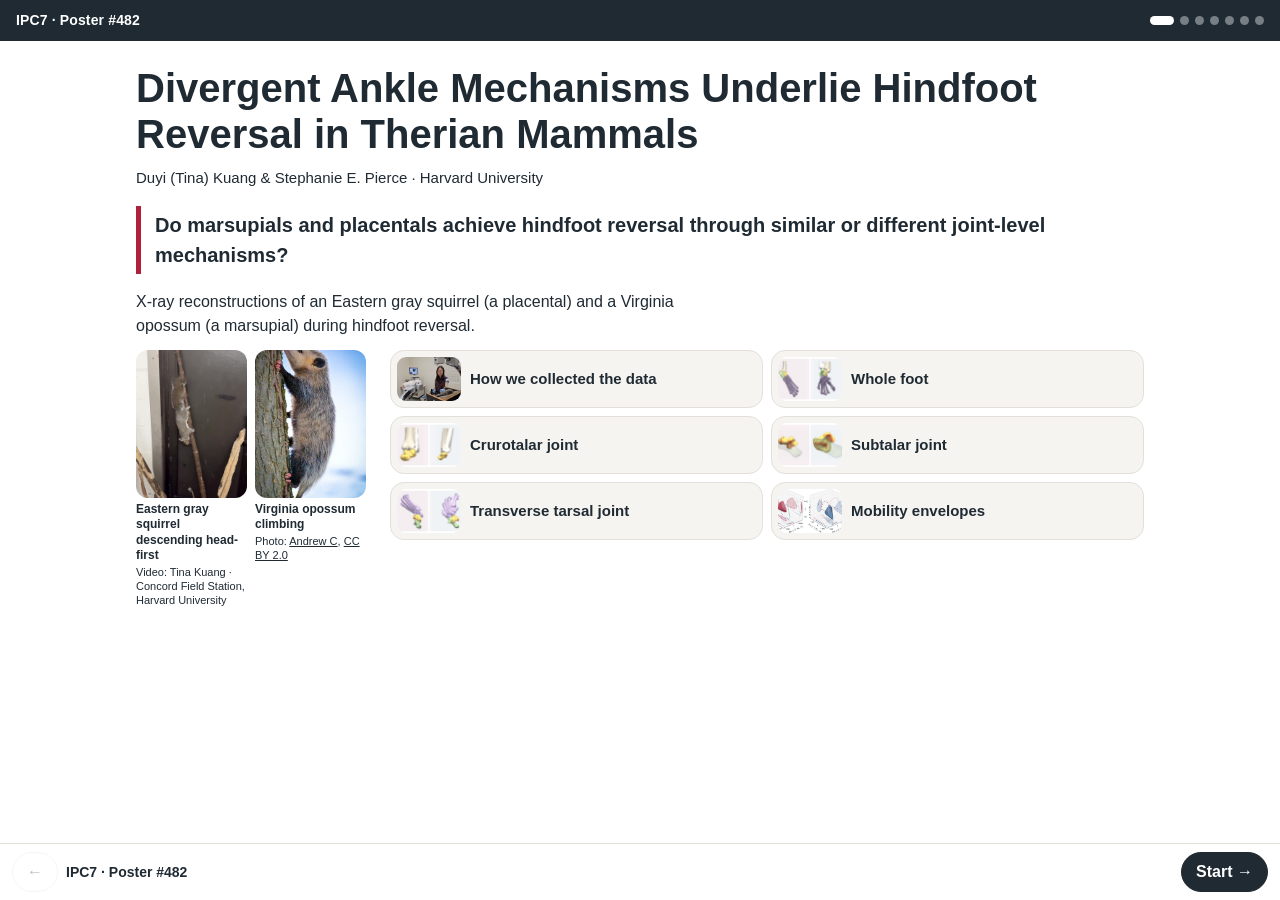
==== index.html @ f144e362 "Add files via upload" ====
<!doctype html><html lang="en"><head><meta charset="utf-8"><meta name="viewport" content="width=device-width,initial-scale=1,viewport-fit=cover">
<title>Ankle motions · IPC7 · Poster #482</title><meta name="description" content="Divergent Ankle Mechanisms Underlie Hindfoot Reversal in Therian Mammals">
<style>:root{--ink:#1F2A33;--sq:#B0203A;--op:#33689E;--sqbg:#F7EFF1;--opbg:#F2F4F8;--line:#E3E0DA;--bg:#fff;--soft:#F6F4F1}
*{box-sizing:border-box}html,body{height:100%;margin:0}html{-webkit-text-size-adjust:100%}
body{background:var(--bg);color:var(--ink);font:16px/1.5 -apple-system,BlinkMacSystemFont,"Helvetica Neue",Arial,sans-serif;
 display:flex;flex-direction:column;height:100dvh;overflow:hidden}
button{font:inherit;color:inherit}
.top{flex:0 0 auto;background:var(--ink);color:#fff;display:flex;align-items:center;gap:12px;padding:10px 16px}
.top b{font-size:14px;letter-spacing:.01em;white-space:nowrap}
.top .hm{-webkit-appearance:none;appearance:none;border:1px solid rgba(255,255,255,.55);background:rgba(255,255,255,.12);color:#fff;border-radius:99px;padding:4px 12px;font-size:14px;font-weight:600;cursor:pointer;white-space:nowrap}
.top .hm[hidden]{display:none}
.dots{margin-left:auto;display:flex;gap:6px;align-items:center}
.dots button{width:9px;height:9px;padding:0;border:0;border-radius:99px;background:rgba(255,255,255,.4);cursor:pointer;transition:width .2s}
.dots button[aria-current=true]{width:24px;background:#fff}
.deck{flex:1 1 auto;min-height:0;display:flex;overflow-x:auto;overflow-y:hidden;scroll-snap-type:x mandatory;scrollbar-width:none;overscroll-behavior-x:contain}
.deck::-webkit-scrollbar{display:none}.deck:focus,.slide:focus{outline:none}
.slide{flex:0 0 100%;height:100%;overflow-y:auto;scroll-snap-align:start;scroll-snap-stop:always}
.in{max-width:1040px;margin:0 auto;padding:14px 16px 20px}
h1{font-size:clamp(25px,4.6vw,40px);line-height:1.15;margin:10px 0 10px}
h2{font-size:clamp(22px,3.6vw,32px);line-height:1.15;margin:4px 0 6px}
.chip{display:inline-block;font-size:12px;font-weight:700;background:var(--ink);color:#fff;border-radius:99px;padding:2px 9px;vertical-align:middle;margin-right:8px;position:relative;top:-3px}
.cap{margin:0 0 12px;max-width:62ch}.cap+.note{margin-top:-6px}.ends+.note{margin-top:14px}
.note{margin:0 0 12px;max-width:62ch;font-size:14px}
.life{display:grid;grid-template-columns:1fr 1fr;gap:8px;max-width:230px;margin:4px 0 14px}
.life figure{margin:0}.lm{aspect-ratio:3/4;border-radius:12px;overflow:hidden;background:#222}
.lm video,.lm img{display:block;width:100%;height:100%;object-fit:cover}
.life figcaption{font-size:12px;font-weight:600;margin-top:4px;line-height:1.3}.life small{display:block;font-weight:400;font-size:11px;margin-top:1px}
.life a{color:inherit}
.cards{display:grid;grid-template-columns:repeat(auto-fill,minmax(160px,1fr));gap:8px;margin:4px 0 8px}
.cards button{display:flex;align-items:center;gap:9px;text-align:left;padding:6px 10px 6px 6px;border:1px solid var(--line);border-radius:14px;background:var(--soft);cursor:pointer;min-height:56px}
.cards button:hover{border-color:var(--ink)}
.cards img{flex:0 0 auto;width:64px;height:44px;border-radius:9px;object-fit:cover;object-position:center 35%;background:#fff}
.cards span{font-weight:700;font-size:14px;line-height:1.2}
@media (min-width:760px){#plot{height:min(56dvh,560px)}.hg{display:grid;grid-template-columns:230px 1fr;gap:24px;align-items:start}.hg .life{margin:0}.hg .cards{margin:0}.cards{grid-template-columns:repeat(2,1fr)}.cards span{font-size:15px}}
.auth{margin:0 0 14px;font-size:15px}
.q{font-weight:700;font-size:clamp(17px,2.4vw,20px);border-left:5px solid var(--sq);padding:4px 0 4px 14px;margin:16px 0}
.pair{display:grid;grid-template-columns:1fr 1fr;gap:10px}
.media{position:relative;width:100%;aspect-ratio:var(--ar);max-height:35dvh;border-radius:14px;overflow:hidden}
.sq .media{background:var(--sqbg)}.op .media{background:var(--opbg)}
.media video,.media img{position:absolute;inset:0;width:100%;height:100%;object-fit:contain;pointer-events:none}
.who{font-weight:700;font-size:clamp(14px,2.2vw,18px);margin:0 2px 4px;white-space:nowrap;overflow:hidden;text-overflow:ellipsis}
.sq .who,.sq .num{color:var(--sq)}.op .who,.op .num{color:var(--op)}
.read{display:flex;align-items:baseline;gap:6px;margin:6px 2px 0;flex-wrap:wrap}
.num{font-size:clamp(26px,5vw,40px);font-weight:800;line-height:1;font-variant-numeric:tabular-nums}
.word{font-size:15px}
.extra{font-size:14px;margin:6px 0 0;text-align:center;font-variant-numeric:tabular-nums}
.bar{display:flex;align-items:center;justify-content:center;gap:6px;margin:12px 0 2px;font-size:12px;font-variant-numeric:tabular-nums}
.bar .tr{position:relative;height:12px}
.bar .ev,.bar .iv{position:absolute;top:0;bottom:0}
.sq .ev{background:#E9B8C1;border:1.5px solid var(--sq)}.sq .iv{background:var(--sq)}
.op .ev{background:#B9CDE3;border:1.5px solid var(--op)}.op .iv{background:var(--op)}
.bar .z{position:absolute;top:-6px;bottom:-6px;width:2px;background:var(--ink);margin-left:-1px}
.bar .mk{position:absolute;top:-13px;width:0;height:0;margin-left:-7px;border:7px solid transparent;border-top-color:var(--ink);border-bottom:0}
.scrub{display:flex;align-items:center;gap:12px;margin:14px 0 4px}
.play{flex:0 0 44px;height:44px;border-radius:99px;border:0;background:var(--ink);color:#fff;cursor:pointer;display:grid;place-items:center}
.play svg{width:16px;height:16px;fill:#fff}
.trk{flex:1;position:relative;height:44px;touch-action:none;cursor:pointer;outline:none}
.trk .rail{position:absolute;left:0;right:0;top:19px;height:6px;border-radius:99px;background:linear-gradient(90deg,#d8d3cb,var(--ink))}
.trk .th{position:absolute;top:10px;width:24px;height:24px;margin-left:-12px;border-radius:99px;background:#fff;border:3px solid var(--ink);box-shadow:0 1px 4px rgba(0,0,0,.25)}
.trk:focus-visible .th{outline:3px solid #8fb3e0;outline-offset:2px}
.ends{display:flex;justify-content:space-between;font-size:13px;font-weight:600;margin:0 0 0 56px}
.gap{display:flex;align-items:center;gap:8px;font-size:13px;margin:0 0 10px}.gap i{display:block;width:140px;height:10px;border-radius:3px}
.mvid{max-width:min(100%,380px);margin:0 auto;border-radius:14px;overflow:hidden;background:#000;aspect-ratio:9/16;max-height:62dvh}
.mvid video{display:block;width:100%;height:100%;object-fit:contain}
.tabs,.sp{display:flex;flex-wrap:wrap;gap:8px;margin:8px 0}
.tabs button,.sp button{font-size:14px;padding:7px 13px;border-radius:99px;border:1px solid var(--line);background:#fff;cursor:pointer}
.tabs button[aria-pressed=true]{background:var(--ink);color:#fff;border-color:var(--ink)}
.sp button[data-c=SEP120][aria-pressed=true]{background:var(--sq);color:#fff;border-color:var(--sq)}
.sp button[data-c=OPP][aria-pressed=true]{background:var(--op);color:#fff;border-color:var(--op)}
#plot{width:100%;height:min(46dvh,560px);border:1px solid var(--line);border-radius:14px}
.vols{display:flex;gap:16px;flex-wrap:wrap;font-size:14px;margin:6px 0}.vols b{font-size:19px}
.pager{flex:0 0 auto;display:flex;align-items:center;gap:8px;padding:8px 12px calc(8px + env(safe-area-inset-bottom));border-top:1px solid var(--line);background:#fff}
.pager button{border:1px solid var(--line);background:#fff;border-radius:99px;height:40px;min-width:40px;padding:0 14px;font-weight:600;cursor:pointer}
.pager button:disabled{opacity:.3;cursor:default}
.pager .nx{margin-left:auto;background:var(--ink);color:#fff;border-color:var(--ink)}
.pager .lbl{font-weight:700;font-size:14px;overflow:hidden;white-space:nowrap;text-overflow:ellipsis}
@media (min-width:760px){.pair{gap:16px}.media{max-height:40dvh}.word{font-size:17px}.bar{font-size:13px}}
@media (prefers-reduced-motion:reduce){.deck{scroll-behavior:auto}}</style></head><body>
<header class="top"><button class="hm" data-go="home" hidden>← Home</button><b>IPC7 · Poster #482</b><nav class="dots" aria-label="Slides"><button aria-label="Home"></button><button aria-label="Methods"></button><button aria-label="Whole foot"></button><button aria-label="Crurotalar joint"></button><button aria-label="Subtalar joint"></button><button aria-label="Transverse tarsal joint"></button><button aria-label="Mobility envelopes"></button></nav></header>
<main class="deck" id="deck"><section class="slide" id="home" data-label="IPC7 · Poster #482"><div class="in">
<h1>Divergent Ankle Mechanisms Underlie Hindfoot Reversal in Therian Mammals</h1><p class="auth">Duyi (Tina) Kuang &amp; Stephanie E. Pierce · Harvard University</p>
<p class="q">Do marsupials and placentals achieve hindfoot reversal through similar or different joint-level mechanisms?</p><p class="cap">X-ray reconstructions of an Eastern gray squirrel (a placental) and a Virginia opossum (a marsupial) during hindfoot reversal.</p>
<div class="hg"><div class="life"><figure><div class="lm"><video data-src="videos/squirrel_descend.mp4?v=202611152243" poster="img/squirrel_descend.jpg?v=202611152243" muted loop playsinline preload="none" aria-label="Eastern gray squirrel descending head-first"></video></div><figcaption>Eastern gray squirrel descending head-first<small>Video: Tina Kuang · Concord Field Station, Harvard University</small></figcaption></figure><figure><div class="lm"><img src="img/opossum_climb.jpg?v=202611152243" alt="Virginia opossum climbing"></div><figcaption>Virginia opossum climbing<small>Photo: <a href="https://commons.wikimedia.org/wiki/File:Virginia_Opossum_(Didelphis_virginiana)_(16125029514).jpg">Andrew C</a>, <a href="https://creativecommons.org/licenses/by/2.0/">CC BY 2.0</a></small></figcaption></figure></div><div class="cards"><button data-go="methods"><img src="img/thumb_methods.jpg?v=202611152243" alt="" loading="lazy"><span>How we collected the data</span></button><button data-go="foot"><img src="img/thumb_foot.jpg?v=202611152243" alt="" loading="lazy"><span>Whole foot</span></button><button data-go="crj"><img src="img/thumb_crj.jpg?v=202611152243" alt="" loading="lazy"><span>Crurotalar joint</span></button><button data-go="stj"><img src="img/thumb_stj.jpg?v=202611152243" alt="" loading="lazy"><span>Subtalar joint</span></button><button data-go="ttj"><img src="img/thumb_ttj.jpg?v=202611152243" alt="" loading="lazy"><span>Transverse tarsal joint</span></button><button data-go="envelopes"><img src="img/thumb_envelopes.jpg?v=202611152243" alt="" loading="lazy"><span>Mobility envelopes</span></button></div></div></div></section><section class="slide" id="methods" data-label="Methods"><div class="in">
<h2><span class="chip">Methods</span>How we collected the data</h2><p class="cap">The foot is manipulated through its axes: flexion–extension, inversion–eversion and adduction–abduction, followed by a final set of global manipulations.</p>
<div class="mvid"><video data-src="videos/methods_manipulation.mp4?v=202611152243" poster="img/thumb_methods.jpg?v=202611152243" muted loop playsinline preload="none"></video></div>
</div></section><section class="slide" id="foot" data-label="Whole foot" data-row="foot"><div class="in">
<h2><span class="chip">Hindfoot reversal</span>Whole foot</h2><p class="cap">Left hindlimbs. The tibia is pinned, and the foot&#x27;s angle is measured relative to the tibia.</p>
<div class="pair"><figure class="pan sq" data-c="SEP120" style="margin:0">
<div class="who">Eastern gray squirrel</div><div class="media" style="--ar:720/960">
<video data-c="SEP120" data-src="videos/scrub_foot_SEP120.mp4?v=202611152243" poster="img/scrub_foot_SEP120.jpg?v=202611152243" muted playsinline preload="none" disableremoteplayback></video></div>
<div class="read"><span class="num">0°</span><span class="word">neutral</span></div>
<div class="bar"><span class="hi"></span><span class="tr"><span class="ev"></span><span class="iv"></span><span class="z"></span><span class="mk"></span></span><span class="lo"></span></div>
</figure><figure class="pan op" data-c="SEP93" style="margin:0">
<div class="who">Virginia opossum</div><div class="media" style="--ar:720/960">
<video data-c="SEP93" data-src="videos/scrub_foot_SEP93.mp4?v=202611152243" poster="img/scrub_foot_SEP93.jpg?v=202611152243" muted playsinline preload="none" disableremoteplayback></video></div>
<div class="read"><span class="num">0°</span><span class="word">neutral</span></div>
<div class="bar"><span class="hi"></span><span class="tr"><span class="ev"></span><span class="iv"></span><span class="z"></span><span class="mk"></span></span><span class="lo"></span></div>
</figure></div>
<div class="scrub"><button class="play" aria-label="Play"><svg viewBox="0 0 16 16" aria-hidden="true"><path d="M3 1.5v13l11-6.5z"/></svg></button>
<div class="trk" role="slider" tabindex="0" aria-label="Turn the foot from full eversion to full inversion" aria-valuemin="0" aria-valuemax="100" aria-valuenow="0"><div class="rail"></div><div class="th"></div></div></div>
<div class="ends"><span>Full eversion</span><span>Full inversion</span></div><p class="note">Tarsals beyond the astragalus and calcaneus are shown for reference only: the beads are in the metatarsals, so motion among those tarsals isn&#x27;t captured.</p>
</div></section><section class="slide" id="crj" data-label="Crurotalar joint" data-row="CRJ"><div class="in">
<h2><span class="chip">CRJ</span>Crurotalar joint</h2><p class="cap">The tibia is pinned; the astragalus (yellow) moves.</p>
<div class="pair"><figure class="pan sq" data-c="SEP120" style="margin:0">
<div class="who">Eastern gray squirrel</div><div class="media" style="--ar:600/1000">
<video data-c="SEP120" data-src="videos/scrub_CRJ_SEP120.mp4?v=202611152243" poster="img/scrub_CRJ_SEP120.jpg?v=202611152243" muted playsinline preload="none" disableremoteplayback></video></div>
<div class="read"><span class="num">0°</span><span class="word">neutral</span></div>
<div class="bar"><span class="hi"></span><span class="tr"><span class="ev"></span><span class="iv"></span><span class="z"></span><span class="mk"></span></span><span class="lo"></span></div>
</figure><figure class="pan op" data-c="SEP93" style="margin:0">
<div class="who">Virginia opossum</div><div class="media" style="--ar:600/1000">
<video data-c="SEP93" data-src="videos/scrub_CRJ_SEP93.mp4?v=202611152243" poster="img/scrub_CRJ_SEP93.jpg?v=202611152243" muted playsinline preload="none" disableremoteplayback></video></div>
<div class="read"><span class="num">0°</span><span class="word">neutral</span></div>
<div class="bar"><span class="hi"></span><span class="tr"><span class="ev"></span><span class="iv"></span><span class="z"></span><span class="mk"></span></span><span class="lo"></span></div><div class="extra"></div>
</figure></div>
<div class="scrub"><button class="play" aria-label="Play"><svg viewBox="0 0 16 16" aria-hidden="true"><path d="M3 1.5v13l11-6.5z"/></svg></button>
<div class="trk" role="slider" tabindex="0" aria-label="Turn the foot from full eversion to full inversion" aria-valuemin="0" aria-valuemax="100" aria-valuenow="0"><div class="rail"></div><div class="th"></div></div></div>
<div class="ends"><span>Full eversion</span><span>Full inversion</span></div>
</div></section><section class="slide" id="stj" data-label="Subtalar joint" data-row="STJ"><div class="in">
<h2><span class="chip">STJ</span>Subtalar joint</h2><p class="cap">Astragalus held still, see-through calcaneus moving. In the squirrel the facet opens (red to yellow) as the foot inverts; in the opossum it stays seated.</p><div class="gap"><span>facet gap</span><span>0</span><i style="background:linear-gradient(90deg,#67000D,#B91C1C,#EE6A2C,#F8B46A,#F5D27A)"></i><span>1.4 mm</span></div>
<div class="pair"><figure class="pan sq" data-c="SEP120" style="margin:0">
<div class="who">Eastern gray squirrel</div><div class="media" style="--ar:960/768">
<video data-c="SEP120" data-src="videos/scrub_STJ_SEP120.mp4?v=202611152243" poster="img/scrub_STJ_SEP120.jpg?v=202611152243" muted playsinline preload="none" disableremoteplayback></video></div>
<div class="read"><span class="num">0°</span><span class="word">neutral</span></div>
<div class="bar"><span class="hi"></span><span class="tr"><span class="ev"></span><span class="iv"></span><span class="z"></span><span class="mk"></span></span><span class="lo"></span></div>
</figure><figure class="pan op" data-c="SEP93" style="margin:0">
<div class="who">Virginia opossum</div><div class="media" style="--ar:960/768">
<video data-c="SEP93" data-src="videos/scrub_STJ_SEP93.mp4?v=202611152243" poster="img/scrub_STJ_SEP93.jpg?v=202611152243" muted playsinline preload="none" disableremoteplayback></video></div>
<div class="read"><span class="num">0°</span><span class="word">neutral</span></div>
<div class="bar"><span class="hi"></span><span class="tr"><span class="ev"></span><span class="iv"></span><span class="z"></span><span class="mk"></span></span><span class="lo"></span></div>
</figure></div>
<div class="scrub"><button class="play" aria-label="Play"><svg viewBox="0 0 16 16" aria-hidden="true"><path d="M3 1.5v13l11-6.5z"/></svg></button>
<div class="trk" role="slider" tabindex="0" aria-label="Turn the foot from full eversion to full inversion" aria-valuemin="0" aria-valuemax="100" aria-valuenow="0"><div class="rail"></div><div class="th"></div></div></div>
<div class="ends"><span>Full eversion</span><span>Full inversion</span></div>
</div></section><section class="slide" id="ttj" data-label="Transverse tarsal joint" data-row="TTJ"><div class="in">
<h2><span class="chip">TTJ</span>Transverse tarsal joint</h2><p class="cap">The astragalus is pinned.</p>
<div class="pair"><figure class="pan sq" data-c="SEP120" style="margin:0">
<div class="who">Eastern gray squirrel</div><div class="media" style="--ar:720/960">
<video data-c="SEP120" data-src="videos/scrub_TTJ_SEP120.mp4?v=202611152243" poster="img/scrub_TTJ_SEP120.jpg?v=202611152243" muted playsinline preload="none" disableremoteplayback></video></div>
<div class="read"><span class="num">0°</span><span class="word">neutral</span></div>
<div class="bar"><span class="hi"></span><span class="tr"><span class="ev"></span><span class="iv"></span><span class="z"></span><span class="mk"></span></span><span class="lo"></span></div>
</figure><figure class="pan op" data-c="SEP93" style="margin:0">
<div class="who">Virginia opossum</div><div class="media" style="--ar:720/960">
<video data-c="SEP93" data-src="videos/scrub_TTJ_SEP93.mp4?v=202611152243" poster="img/scrub_TTJ_SEP93.jpg?v=202611152243" muted playsinline preload="none" disableremoteplayback></video></div>
<div class="read"><span class="num">0°</span><span class="word">neutral</span></div>
<div class="bar"><span class="hi"></span><span class="tr"><span class="ev"></span><span class="iv"></span><span class="z"></span><span class="mk"></span></span><span class="lo"></span></div>
</figure></div>
<div class="scrub"><button class="play" aria-label="Play"><svg viewBox="0 0 16 16" aria-hidden="true"><path d="M3 1.5v13l11-6.5z"/></svg></button>
<div class="trk" role="slider" tabindex="0" aria-label="Turn the foot from full eversion to full inversion" aria-valuemin="0" aria-valuemax="100" aria-valuenow="0"><div class="rail"></div><div class="th"></div></div></div>
<div class="ends"><span>Full eversion</span><span>Full inversion</span></div><p class="note">Tarsals beyond the astragalus and calcaneus are shown for reference only: the beads are in the metatarsals, so motion among those tarsals isn&#x27;t captured.</p>
</div></section><section class="slide" id="envelopes" data-label="Mobility envelopes"><div class="in">
<h2>Mobility envelopes</h2><p class="cap">Drag to rotate.</p>
<div class="tabs" role="group" aria-label="Joint"><button data-r="foot" aria-pressed="true">Whole foot</button><button data-r="CRJ">Crurotalar joint</button><button data-r="STJ">Subtalar joint</button><button data-r="TTJ">Transverse tarsal joint</button></div>
<div class="sp" role="group" aria-label="Animals"><button data-c="SEP120" aria-pressed="true">Eastern gray squirrel</button><button data-c="OPP" aria-pressed="true">Virginia opossum</button></div>
<div class="vols"></div><div id="plot"></div></div></section></main>
<nav class="pager" aria-label="Previous and next"><button class="pv" aria-label="Previous">←</button><span class="lbl"></span><button class="nx">Next →</button></nav>
<script>
const DATA={"foot":{"SEP120":{"n":120,"fps":30,"v":[43.0,42.7,42.5,42.1,41.8,41.6,41.2,40.9,40.7,40.3,40.1,39.7,39.4,39.1,38.7,38.4,38.1,37.7,37.3,37.0,36.5,36.0,35.6,35.1,34.5,34.1,33.5,33.1,32.6,32.1,31.8,31.3,31.0,30.7,30.4,30.2,30.0,29.7,29.5,29.3,28.9,28.5,28.3,27.8,27.4,26.8,26.2,25.7,25.0,24.2,23.7,22.8,21.8,21.2,20.0,18.8,17.9,16.4,14.7,13.5,11.4,9.9,7.4,4.7,2.7,-0.4,-3.8,-6.2,-9.9,-13.8,-16.4,-20.6,-24.9,-27.9,-32.4,-37.0,-40.1,-44.7,-47.8,-52.3,-56.7,-59.6,-63.8,-67.8,-70.3,-74.0,-77.6,-79.9,-83.2,-86.4,-88.4,-91.4,-94.2,-96.0,-98.5,-100.1,-102.4,-104.5,-105.8,-107.6,-109.4,-110.4,-111.9,-113.3,-114.2,-115.5,-116.7,-117.5,-118.7,-119.8,-120.5,-121.6,-122.4,-123.4,-124.5,-125.2,-126.2,-127.2,-127.8,-128.8],"lo":-128.8,"hi":43.0,"extra":null},"SEP93":{"n":120,"fps":30,"v":[132.2,131.8,131.3,130.9,130.5,129.9,129.4,128.9,128.1,127.5,126.9,125.9,125.2,124.4,123.6,122.4,121.5,120.5,119.1,118.0,116.9,115.2,113.9,112.6,110.5,109.1,107.6,105.4,103.9,102.3,100.1,98.6,97.1,95.1,93.7,92.4,91.2,89.4,88.2,87.1,85.4,84.3,83.1,81.4,80.1,78.8,76.8,75.3,73.8,71.4,69.8,68.0,65.3,63.4,61.5,58.6,56.6,54.6,51.6,49.6,47.7,45.7,42.7,40.8,38.8,35.9,33.9,32.0,29.0,27.0,24.9,21.8,19.7,17.6,14.5,12.3,10.2,7.0,4.9,2.9,-0.1,-2.1,-4.0,-6.7,-8.5,-10.2,-11.9,-14.4,-16.1,-17.7,-20.1,-21.7,-23.3,-25.7,-27.3,-28.9,-31.2,-32.7,-34.1,-36.2,-37.6,-38.9,-40.8,-41.9,-43.0,-44.6,-45.5,-46.4,-47.3,-48.5,-49.2,-49.9,-50.8,-51.4,-52.0,-52.8,-53.3,-53.8,-54.5,-54.9],"lo":-54.9,"hi":132.2,"extra":null}},"CRJ":{"SEP120":{"n":120,"fps":30,"v":[-1.0,-1.3,-1.6,-1.9,-2.3,-2.5,-2.9,-3.3,-3.5,-3.9,-4.2,-4.5,-4.8,-5.0,-5.3,-5.6,-5.7,-5.9,-6.1,-6.2,-6.4,-6.6,-6.7,-6.9,-7.1,-7.2,-7.4,-7.4,-7.5,-7.6,-7.5,-7.4,-7.1,-6.9,-6.5,-6.0,-5.7,-5.1,-4.6,-4.3,-3.8,-3.3,-3.1,-2.7,-2.5,-2.2,-2.0,-1.8,-1.6,-1.4,-1.2,-1.0,-0.9,-0.8,-0.6,-0.5,-0.4,-0.3,-0.3,-0.3,-0.2,-0.2,-0.2,-0.2,-0.3,-0.3,-0.4,-0.4,-0.5,-0.7,-0.8,-1.0,-1.2,-1.3,-1.6,-1.9,-2.1,-2.5,-2.7,-3.0,-3.4,-3.6,-3.9,-4.2,-4.4,-4.7,-5.0,-5.1,-5.3,-5.6,-5.7,-5.8,-5.9,-6.0,-6.0,-6.0,-6.0,-6.0,-6.0,-6.0,-6.2,-6.3,-6.5,-6.9,-7.1,-7.6,-8.0,-8.3,-8.8,-9.2,-9.5,-9.8,-10.0,-10.2,-10.4,-10.5,-10.6,-10.8,-10.8,-11.0],"lo":-11.0,"hi":-1.0,"extra":null},"SEP93":{"n":120,"fps":30,"v":[80.9,80.4,79.6,79.1,78.6,77.8,77.4,76.9,76.2,75.8,75.3,74.7,74.3,73.9,73.5,72.9,72.5,72.0,71.4,70.9,70.4,69.6,69.1,68.5,67.6,66.9,66.2,65.2,64.5,63.7,62.6,61.9,61.1,60.0,59.2,58.5,57.7,56.5,55.8,55.0,53.7,52.9,52.0,50.6,49.6,48.6,46.9,45.8,44.6,42.7,41.3,40.0,37.8,36.4,34.9,32.7,31.2,29.7,27.5,26.1,24.6,23.3,21.2,19.9,18.6,16.8,15.5,14.4,12.6,11.5,10.4,8.8,7.7,6.7,5.3,4.3,3.4,2.1,1.3,0.5,-0.6,-1.3,-2.0,-2.9,-3.4,-4.0,-4.5,-5.1,-5.6,-6.0,-6.5,-6.9,-7.2,-7.7,-8.0,-8.3,-8.7,-9.0,-9.2,-9.6,-9.8,-10.0,-10.4,-10.6,-10.8,-11.1,-11.2,-11.4,-11.6,-11.8,-11.9,-12.1,-12.3,-12.4,-12.5,-12.6,-12.8,-12.8,-13.0,-13.1],"lo":-13.1,"hi":80.9,"extra":[12.2,12.1,11.9,11.8,11.7,11.6,11.5,11.4,11.2,11.1,11.0,10.8,10.7,10.5,10.4,10.1,10.0,9.8,9.5,9.3,9.1,8.7,8.5,8.3,7.9,7.6,7.3,6.9,6.7,6.4,6.0,5.8,5.6,5.2,5.0,4.8,4.7,4.4,4.3,4.1,3.9,3.7,3.6,3.3,3.2,3.0,2.7,2.5,2.4,2.1,1.9,1.7,1.5,1.3,1.2,1.0,0.8,0.7,0.6,0.5,0.4,0.4,0.3,0.3,0.2,0.2,0.2,0.1,0.1,0.1,0.1,0.1,0.1,0.1,0.1,0.1,0.0,0.0,0.0,0.0,0.0,0.0,0.1,0.1,0.1,0.1,0.1,0.1,0.2,0.2,0.2,0.2,0.3,0.3,0.3,0.4,0.5,0.5,0.6,0.6,0.7,0.8,0.8,0.9,1.0,1.0,1.1,1.1,1.2,1.2,1.3,1.3,1.4,1.4,1.4,1.5,1.5,1.6,1.6,1.6]}},"STJ":{"SEP120":{"n":120,"fps":30,"v":[13.3,13.4,13.5,13.6,13.7,13.8,14.0,14.1,14.2,14.3,14.4,14.5,14.6,14.6,14.7,14.7,14.7,14.7,14.6,14.6,14.6,14.6,14.6,14.6,14.6,14.6,14.6,14.6,14.5,14.5,14.4,14.2,14.0,13.9,13.7,13.5,13.4,13.4,13.4,13.5,13.6,13.9,14.1,14.4,14.6,15.0,15.3,15.5,15.7,15.9,15.9,15.9,15.8,15.6,15.2,14.6,14.1,13.2,12.0,11.1,9.6,8.5,6.7,4.7,3.4,1.3,-0.8,-2.2,-4.3,-6.3,-7.5,-9.4,-11.2,-12.3,-14.0,-15.6,-16.7,-18.3,-19.3,-20.9,-22.5,-23.5,-25.1,-26.6,-27.6,-29.0,-30.4,-31.2,-32.4,-33.6,-34.4,-35.4,-36.5,-37.2,-38.2,-38.8,-39.7,-40.6,-41.1,-41.8,-42.3,-42.6,-42.9,-43.2,-43.3,-43.4,-43.5,-43.6,-43.8,-44.1,-44.4,-44.8,-45.2,-45.8,-46.5,-47.0,-47.8,-48.6,-49.2,-50.0],"lo":-50.0,"hi":13.3,"extra":null},"SEP93":{"n":120,"fps":30,"v":[7.2,7.5,7.8,8.1,8.3,8.6,8.7,8.8,9.0,9.0,9.1,9.0,9.0,8.9,8.8,8.6,8.5,8.3,8.0,7.8,7.5,7.2,6.9,6.6,6.2,6.0,5.7,5.3,5.1,4.8,4.5,4.3,4.1,3.9,3.8,3.7,3.7,3.7,3.7,3.7,3.8,3.9,3.9,4.0,4.0,4.0,3.9,3.8,3.7,3.5,3.4,3.2,2.9,2.7,2.6,2.3,2.1,2.0,1.8,1.7,1.6,1.5,1.3,1.3,1.2,1.1,1.1,1.1,1.1,1.1,1.1,1.2,1.2,1.2,1.3,1.3,1.3,1.3,1.4,1.4,1.4,1.4,1.5,1.5,1.5,1.5,1.5,1.5,1.5,1.4,1.4,1.3,1.2,1.1,1.0,1.0,0.8,0.7,0.7,0.5,0.5,0.4,0.3,0.2,0.2,0.1,0.1,0.1,0.0,-0.0,-0.1,-0.2,-0.3,-0.3,-0.4,-0.6,-0.7,-0.8,-1.0,-1.2],"lo":-1.2,"hi":7.2,"extra":null}},"TTJ":{"SEP120":{"n":120,"fps":30,"v":[30.7,30.6,30.5,30.4,30.4,30.3,30.2,30.1,30.0,29.9,29.8,29.7,29.6,29.5,29.4,29.3,29.1,29.0,28.7,28.6,28.3,27.9,27.7,27.3,26.9,26.7,26.3,26.0,25.6,25.2,24.9,24.5,24.1,23.7,23.2,22.7,22.2,21.5,20.7,20.1,19.1,18.0,17.3,16.1,15.3,14.1,12.9,12.1,10.9,9.7,9.0,7.9,6.9,6.3,5.5,4.7,4.2,3.6,3.0,2.6,2.0,1.6,0.9,0.2,-0.4,-1.4,-2.6,-3.5,-5.1,-6.8,-8.1,-10.3,-12.6,-14.2,-16.8,-19.5,-21.3,-24.0,-25.8,-28.4,-30.9,-32.5,-34.8,-36.9,-38.3,-40.3,-42.3,-43.6,-45.4,-47.2,-48.4,-50.1,-51.8,-52.8,-54.3,-55.3,-56.7,-57.9,-58.7,-59.9,-60.9,-61.5,-62.5,-63.3,-63.8,-64.5,-65.2,-65.5,-66.1,-66.5,-66.7,-67.0,-67.2,-67.4,-67.6,-67.6,-67.7,-67.8,-67.8,-67.9],"lo":-67.9,"hi":30.7,"extra":null},"SEP93":{"n":120,"fps":30,"v":[44.0,43.9,43.8,43.8,43.7,43.5,43.4,43.2,43.0,42.7,42.5,42.2,41.9,41.6,41.3,40.9,40.6,40.2,39.7,39.4,39.0,38.4,37.9,37.5,36.8,36.2,35.7,34.9,34.3,33.8,33.0,32.5,31.9,31.2,30.7,30.3,29.8,29.2,28.8,28.4,27.9,27.5,27.2,26.8,26.5,26.3,25.9,25.7,25.5,25.2,25.1,24.9,24.5,24.3,24.0,23.6,23.3,22.9,22.4,21.9,21.5,21.0,20.2,19.6,19.0,18.0,17.3,16.5,15.3,14.4,13.4,11.9,10.8,9.7,7.9,6.7,5.5,3.6,2.3,1.0,-0.9,-2.2,-3.5,-5.3,-6.6,-7.8,-9.0,-10.8,-12.0,-13.2,-15.0,-16.2,-17.4,-19.1,-20.3,-21.5,-23.3,-24.4,-25.5,-27.2,-28.2,-29.2,-30.7,-31.6,-32.4,-33.6,-34.4,-35.1,-35.7,-36.6,-37.2,-37.7,-38.3,-38.7,-39.1,-39.5,-39.8,-40.1,-40.4,-40.6],"lo":-40.6,"hi":44.0,"extra":null}}};
const deck=document.getElementById('deck'),slides=[...document.querySelectorAll('.slide')],dots=[...document.querySelectorAll('.dots button')];
const prv=document.querySelector('.pager .pv'),nxt=document.querySelector('.pager .nx'),lbl=document.querySelector('.pager .lbl');
const PLAY='<svg viewBox="0 0 16 16" aria-hidden="true"><path d="M3 1.5v13l11-6.5z"/></svg>',PAUSE='<svg viewBox="0 0 16 16" aria-hidden="true"><path d="M3 1.5h3.6v13H3zM9.4 1.5H13v13H9.4z"/></svg>';let cur=-1;
const fmt=d=>{const r=Math.round(d);return r===0?'0°':(r>0?'+'+r+'°':'−'+(-r)+'°');};
const word=d=>{const r=Math.round(d);return r===0?'neutral':(r>0?'eversion':'inversion');};
function go(i,smooth=true){i=Math.max(0,Math.min(slides.length-1,i));deck.scrollTo({left:i*deck.clientWidth,behavior:smooth?'smooth':'auto'});}
function onSlide(i){
  if(i===cur)return;const old=cur;cur=i;
  dots.forEach((d,k)=>d.setAttribute('aria-current',k===i));document.querySelector('.top .hm').hidden=i===0;
  prv.disabled=i===0;nxt.disabled=i===slides.length-1;
  lbl.textContent=slides[i].dataset.label;nxt.textContent=i===0?'Start →':'Next →';
  if(old>=0&&slides[old]._ctl)slides[old]._ctl.off();
  if(slides[i]._ctl)slides[i]._ctl.on();
  if(slides[i+1]&&slides[i+1]._ctl&&slides[i+1]._ctl.pre)slides[i+1]._ctl.pre();
  try{history.replaceState(null,'',i===0?location.pathname+location.search:'#'+slides[i].id);}catch(e){}
}
let st;deck.addEventListener('scroll',()=>{clearTimeout(st);st=setTimeout(()=>onSlide(Math.round(deck.scrollLeft/deck.clientWidth)),60);},{passive:true});
window.addEventListener('resize',()=>{if(cur>=0)deck.scrollLeft=cur*deck.clientWidth;});
dots.forEach((d,k)=>d.onclick=()=>go(k));prv.onclick=()=>go(cur-1);nxt.onclick=()=>go(cur+1);
document.querySelectorAll('[data-go]').forEach(b=>b.onclick=()=>go(slides.findIndex(s=>s.id===b.dataset.go)));
document.addEventListener('keydown',e=>{if(e.target.closest&&e.target.closest('.trk,input,textarea'))return;
  if(e.key==='ArrowRight'||e.key==='PageDown'){go(cur+1);e.preventDefault();}if(e.key==='ArrowLeft'||e.key==='PageUp'){go(cur-1);e.preventDefault();}});

/* ---------- joint slides: one slider drives both animals (frame k of the everted -> inverted sweep) */
function Joint(sec){
  const row=sec.dataset.row,D=DATA[row],codes=['SEP120','SEP93'],n=D.SEP120.n,SWEEP=4.2,HOLD=0.9;
  const vids=codes.map(c=>sec.querySelector('video[data-c='+c+']'));
  const trk=sec.querySelector('.trk'),th=trk.querySelector('.th'),btn=sec.querySelector('.play');
  const R={};codes.forEach(c=>{const p=sec.querySelector('.pan[data-c='+c+']');R[c]={num:p.querySelector('.num'),word:p.querySelector('.word'),mk:p.querySelector('.mk'),ex:p.querySelector('.extra')};});
  /* bar = the poster's: zero tick, light = eversion side, dark = inversion side; spans [min(lo,0), max(hi,0)]; one deg scale per row */
  const ext=c=>[Math.max(D[c].hi,0),Math.min(D[c].lo,0)],span=Math.max(...codes.map(c=>{const[a,b]=ext(c);return a-b;}));
  const X={};codes.forEach(c=>{const[a,b]=ext(c);X[c]=v=>100*(a-v)/(a-b);});
  codes.forEach(c=>{const d=D[c],p=sec.querySelector('.pan[data-c='+c+']'),[a,b]=ext(c),z=X[c](0);
    p.querySelector('.tr').style.width=(62*(a-b)/span)+'%';
    p.querySelector('.ev').style.cssText=d.hi>0?'left:0;width:'+z+'%':'display:none';
    p.querySelector('.iv').style.cssText=d.lo<0?'left:'+z+'%;right:0':'display:none';
    p.querySelector('.z').style.left=z+'%';p.querySelector('.lo').textContent=fmt(d.lo);p.querySelector('.hi').textContent=fmt(d.hi);});
  let s=0,dir=1,hold=HOLD,playing=false,user=false,raf=0,last=0,loaded=false,kShown=-1;
  function load(){if(loaded)return;loaded=true;vids.forEach(v=>{v.src=v.dataset.src;v.addEventListener('seeked',()=>{if(v._p!=null){const t=v._p;v._p=null;v.currentTime=t;}});
    v.addEventListener('loadeddata',()=>{kShown=-1;draw();},{once:true});const p=v.play();if(p)p.then(()=>{v.pause();kShown=-1;draw();}).catch(()=>{});});}
  function nudge(){vids.forEach(v=>{if(v.readyState<2){const p=v.play();if(p)p.then(()=>v.pause()).catch(()=>{});}});}
  function draw(){const k=Math.round(s*(n-1));th.style.left=(s*100)+'%';trk.setAttribute('aria-valuenow',Math.round(s*100));
    if(k===kShown)return;kShown=k;
    vids.forEach(v=>{if(!v.src||v.readyState<1)return;const t=(k+0.5)/D[v.dataset.c].fps;if(v.seeking)v._p=t;else v.currentTime=t;});
    codes.forEach(c=>{const d=D[c],v=d.v[k],r=R[c];r.num.textContent=fmt(v);r.word.textContent=word(v);r.mk.style.left=X[c](v)+'%';
      if(r.ex&&d.extra)r.ex.textContent='fibula turned '+Math.round(d.extra[k])+'°';});}
  function tick(ts){if(!playing)return;const dt=last?Math.min(.05,(ts-last)/1000):0;last=ts;
    if(hold>0)hold-=dt;else{s+=dir*dt/SWEEP;if(s>=1){s=1;dir=-1;hold=HOLD;}else if(s<=0){s=0;dir=1;hold=HOLD;}}
    draw();raf=requestAnimationFrame(tick);}
  function play(){if(playing)return;playing=true;last=0;btn.innerHTML=PAUSE;btn.setAttribute('aria-label','Pause');raf=requestAnimationFrame(tick);}
  function stop(){playing=false;cancelAnimationFrame(raf);btn.innerHTML=PLAY;btn.setAttribute('aria-label','Play');}
  btn.onclick=()=>{nudge();if(playing){stop();user=true;}else{user=false;if(s>=1)dir=-1;if(s<=0)dir=1;play();}};
  const setX=e=>{const b=trk.getBoundingClientRect();s=Math.max(0,Math.min(1,(e.clientX-b.left)/b.width));draw();};
  trk.addEventListener('pointerdown',e=>{nudge();stop();user=true;trk.setPointerCapture(e.pointerId);setX(e);trk._d=true;});
  trk.addEventListener('pointermove',e=>{if(trk._d)setX(e);});
  ['pointerup','pointercancel'].forEach(t=>trk.addEventListener(t,()=>{trk._d=false;}));
  trk.addEventListener('keydown',e=>{const st=1/(n-1);let h=true;
    if(e.key==='ArrowRight'||e.key==='ArrowUp')s=Math.min(1,s+st);else if(e.key==='ArrowLeft'||e.key==='ArrowDown')s=Math.max(0,s-st);
    else if(e.key==='Home')s=0;else if(e.key==='End')s=1;else h=false;if(h){e.preventDefault();stop();user=true;draw();}});
  draw();
  return{pre:load,on(){load();if(!user)play();else draw();},off(){stop();}};
}
/* ---------- methods video and 3D envelopes load when their slide is reached */
function Clip(sec){const v=sec.querySelector('video');return{pre(){if(!v.src)v.src=v.dataset.src;},on(){if(!v.src)v.src=v.dataset.src;const p=v.play();if(p)p.catch(()=>{});},off(){v.pause();}};}
function Env(sec){let ready=false;const COL={SEP120:'#B0203A',OPP:'#33689E'},NAME={SEP120:'Eastern gray squirrel',OPP:'Virginia opossum (2 pooled)'};
  let row='foot';const on={SEP120:true,OPP:true};
  const add=src=>new Promise(r=>{const s=document.createElement('script');s.src=src;s.onload=r;document.head.appendChild(s);});
  function draw(){const H=HULLS[row],tr=[];let m=0;for(const c of ['SEP120','OPP'])for(const p of H[c].v)for(const q of p)m=Math.max(m,Math.abs(q));const L=Math.ceil(m*1.05/10)*10;
    for(const c of ['SEP120','OPP']){if(!on[c])continue;const h=H[c];
      tr.push({type:'mesh3d',x:h.v.map(p=>p[0]),y:h.v.map(p=>p[1]),z:h.v.map(p=>p[2]),i:h.t.map(t=>t[0]),j:h.t.map(t=>t[1]),k:h.t.map(t=>t[2]),
        color:COL[c],opacity:0.42,flatshading:true,name:NAME[c],showlegend:false,hoverinfo:'name',lighting:{ambient:0.6,diffuse:0.6,specular:0.1}});}
    /* range brackets as on the poster (build_alpha_style_v21.py): per species and axis, a min-max bar with end caps just inside
       the box edge; squirrel inner (0.075 of the span), opossum outer (+0.045). Dims: 0 Inv/Ev (x), 1 Ad/Ab (y), 2 Flex (z). */
    const S=2*L,EDGE={0:{fix:[[1,-1],[2,-1]],off:[[1,1],[2,0]]},1:{fix:[[0,1],[2,-1]],off:[[0,-1],[2,0]]},2:{fix:[[0,1],[1,1]],off:[[0,-1],[1,0]]}};
    ['SEP120','OPP'].forEach((c,rank)=>{if(!on[c])return;const V=H[c].v,d=(0.075+rank*0.045)*S,X=[],Y=[],Z=[];
      for(const dim of [0,1,2]){const e=EDGE[dim],lo=Math.min(...V.map(p=>p[dim])),hi=Math.max(...V.map(p=>p[dim]));
        const at=val=>{const p=[0,0,0];p[dim]=val;e.fix.forEach(([fd,side],k)=>{p[fd]=side*L+e.off[k][1]*d;});return p;};
        const cd=e.off[0][0],cs=e.off[0][1]*0.03*S;
        for(const seg of [[at(lo),at(hi)],[at(lo),(q=>{q[cd]+=cs;return q;})(at(lo))],[at(hi),(q=>{q[cd]+=cs;return q;})(at(hi))]]){
          seg.forEach(p=>{X.push(p[0]);Y.push(p[1]);Z.push(p[2]);});X.push(null);Y.push(null);Z.push(null);}}
      tr.push({type:'scatter3d',mode:'lines',x:X,y:Y,z:Z,line:{color:COL[c],width:6},hoverinfo:'skip',showlegend:false,connectgaps:false});});
    const ax=t=>({title:{text:t,font:{size:13}},range:[-L,L],zeroline:true,zerolinecolor:'#9AA3AD',gridcolor:'#E6E6E6',showbackground:true,backgroundcolor:'#FAFAF8',tickfont:{size:11}});
    Plotly.react('plot',tr,{margin:{l:0,r:0,t:0,b:0},paper_bgcolor:'#fff',scene:{aspectmode:'cube',xaxis:ax('Inv. (−) / Ev. (+)'),yaxis:ax('Ad. (−) / Ab. (+)'),zaxis:ax('Ext. (−) / Flex. (+)'),
      camera:{eye:{x:1.6,y:-1.6,z:1.0}}}},{responsive:true,displaylogo:false,modeBarButtonsToRemove:['toImage','resetCameraLastSave3d']});
    sec.querySelector('.vols').innerHTML=['SEP120','OPP'].map(c=>`<span style="color:${COL[c]}"><b>${H[c].vol_poster}</b> k deg³ &nbsp;${NAME[c]}</span>`).join('');
    sec.querySelectorAll('.tabs button').forEach(b=>b.setAttribute('aria-pressed',b.dataset.r===row));}
  sec.querySelectorAll('.tabs button').forEach(b=>b.onclick=()=>{row=b.dataset.r;if(ready)draw();});
  sec.querySelectorAll('.sp button').forEach(b=>b.onclick=()=>{on[b.dataset.c]=!on[b.dataset.c];b.setAttribute('aria-pressed',on[b.dataset.c]);if(ready)draw();});
  let loading=null;const ld=()=>loading||(loading=add('assets/plotly-gl3d.min.js').then(()=>add('assets/hulls.js')).then(()=>{ready=true;}));
  return{pre:ld,on(){ld().then(()=>{draw();Plotly.Plots.resize('plot');});},off(){}};}
slides.forEach(s=>{if(s.dataset.row)s._ctl=Joint(s);else if(s.id==='methods'||s.id==='home')s._ctl=Clip(s);else if(s.id==='envelopes')s._ctl=Env(s);});
const start=Math.max(0,slides.findIndex(s=>'#'+s.id===location.hash));
requestAnimationFrame(()=>{go(start,false);onSlide(start);});
</script></body></html>
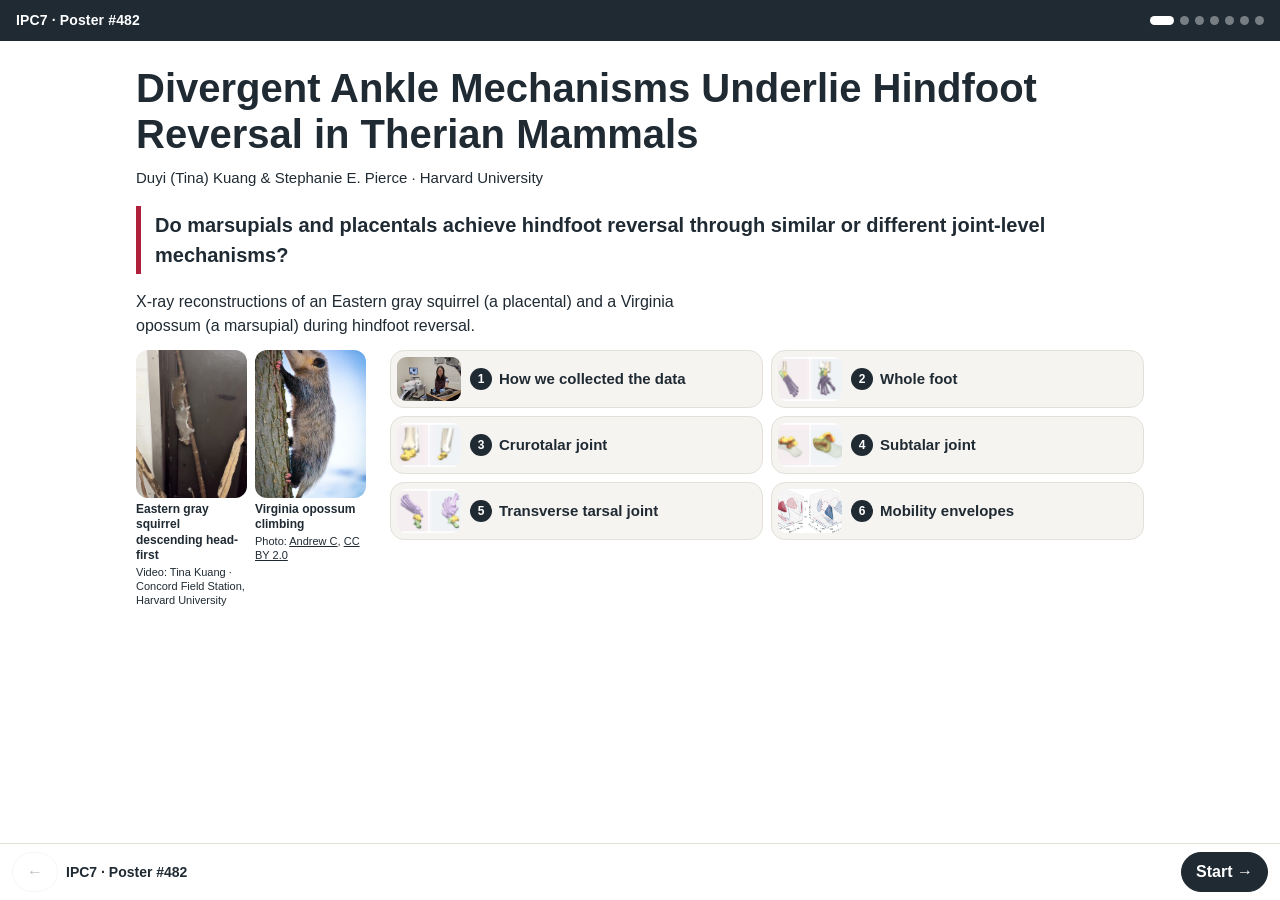
==== commit cd54f90e: "Add files via upload" ====
--- a/index.html
+++ b/index.html
@@ -26,12 +26,13 @@
 .lm video,.lm img{display:block;width:100%;height:100%;object-fit:cover}
 .life figcaption{font-size:12px;font-weight:600;margin-top:4px;line-height:1.3}.life small{display:block;font-weight:400;font-size:11px;margin-top:1px}
 .life a{color:inherit}
-.cards{display:grid;grid-template-columns:repeat(auto-fill,minmax(160px,1fr));gap:8px;margin:4px 0 8px}
+.cards{display:grid;grid-template-columns:1fr;gap:8px;margin:4px 0 8px;max-width:420px}
 .cards button{display:flex;align-items:center;gap:9px;text-align:left;padding:6px 10px 6px 6px;border:1px solid var(--line);border-radius:14px;background:var(--soft);cursor:pointer;min-height:56px}
 .cards button:hover{border-color:var(--ink)}
 .cards img{flex:0 0 auto;width:64px;height:44px;border-radius:9px;object-fit:cover;object-position:center 35%;background:#fff}
 .cards span{font-weight:700;font-size:14px;line-height:1.2}
-@media (min-width:760px){#plot{height:min(56dvh,560px)}.hg{display:grid;grid-template-columns:230px 1fr;gap:24px;align-items:start}.hg .life{margin:0}.hg .cards{margin:0}.cards{grid-template-columns:repeat(2,1fr)}.cards span{font-size:15px}}
+.cards .n{flex:0 0 auto;display:grid;place-items:center;width:22px;height:22px;border-radius:99px;background:var(--ink);color:#fff;font-size:12px;font-weight:700;margin-right:-2px}
+@media (min-width:760px){#plot{height:min(56dvh,560px)}.hg{display:grid;grid-template-columns:230px 1fr;gap:24px;align-items:start}.hg .life{margin:0}.hg .cards{margin:0;max-width:none}.cards{grid-template-columns:repeat(2,1fr)}.cards span{font-size:15px}}
 .auth{margin:0 0 14px;font-size:15px}
 .q{font-weight:700;font-size:clamp(17px,2.4vw,20px);border-left:5px solid var(--sq);padding:4px 0 4px 14px;margin:16px 0}
 .pair{display:grid;grid-template-columns:1fr 1fr;gap:10px}
@@ -80,19 +81,19 @@
 <main class="deck" id="deck"><section class="slide" id="home" data-label="IPC7 · Poster #482"><div class="in">
 <h1>Divergent Ankle Mechanisms Underlie Hindfoot Reversal in Therian Mammals</h1><p class="auth">Duyi (Tina) Kuang &amp; Stephanie E. Pierce · Harvard University</p>
 <p class="q">Do marsupials and placentals achieve hindfoot reversal through similar or different joint-level mechanisms?</p><p class="cap">X-ray reconstructions of an Eastern gray squirrel (a placental) and a Virginia opossum (a marsupial) during hindfoot reversal.</p>
-<div class="hg"><div class="life"><figure><div class="lm"><video data-src="videos/squirrel_descend.mp4?v=202611152243" poster="img/squirrel_descend.jpg?v=202611152243" muted loop playsinline preload="none" aria-label="Eastern gray squirrel descending head-first"></video></div><figcaption>Eastern gray squirrel descending head-first<small>Video: Tina Kuang · Concord Field Station, Harvard University</small></figcaption></figure><figure><div class="lm"><img src="img/opossum_climb.jpg?v=202611152243" alt="Virginia opossum climbing"></div><figcaption>Virginia opossum climbing<small>Photo: <a href="https://commons.wikimedia.org/wiki/File:Virginia_Opossum_(Didelphis_virginiana)_(16125029514).jpg">Andrew C</a>, <a href="https://creativecommons.org/licenses/by/2.0/">CC BY 2.0</a></small></figcaption></figure></div><div class="cards"><button data-go="methods"><img src="img/thumb_methods.jpg?v=202611152243" alt="" loading="lazy"><span>How we collected the data</span></button><button data-go="foot"><img src="img/thumb_foot.jpg?v=202611152243" alt="" loading="lazy"><span>Whole foot</span></button><button data-go="crj"><img src="img/thumb_crj.jpg?v=202611152243" alt="" loading="lazy"><span>Crurotalar joint</span></button><button data-go="stj"><img src="img/thumb_stj.jpg?v=202611152243" alt="" loading="lazy"><span>Subtalar joint</span></button><button data-go="ttj"><img src="img/thumb_ttj.jpg?v=202611152243" alt="" loading="lazy"><span>Transverse tarsal joint</span></button><button data-go="envelopes"><img src="img/thumb_envelopes.jpg?v=202611152243" alt="" loading="lazy"><span>Mobility envelopes</span></button></div></div></div></section><section class="slide" id="methods" data-label="Methods"><div class="in">
+<div class="hg"><div class="life"><figure><div class="lm"><video data-src="videos/squirrel_descend.mp4?v=202611152256" poster="img/squirrel_descend.jpg?v=202611152256" muted loop playsinline preload="none" aria-label="Eastern gray squirrel descending head-first"></video></div><figcaption>Eastern gray squirrel descending head-first<small>Video: Tina Kuang · Concord Field Station, Harvard University</small></figcaption></figure><figure><div class="lm"><img src="img/opossum_climb.jpg?v=202611152256" alt="Virginia opossum climbing"></div><figcaption>Virginia opossum climbing<small>Photo: <a href="https://commons.wikimedia.org/wiki/File:Virginia_Opossum_(Didelphis_virginiana)_(16125029514).jpg">Andrew C</a>, <a href="https://creativecommons.org/licenses/by/2.0/">CC BY 2.0</a></small></figcaption></figure></div><div class="cards"><button data-go="methods"><img src="img/thumb_methods.jpg?v=202611152256" alt="" loading="lazy"><b class="n">1</b><span>How we collected the data</span></button><button data-go="foot"><img src="img/thumb_foot.jpg?v=202611152256" alt="" loading="lazy"><b class="n">2</b><span>Whole foot</span></button><button data-go="crj"><img src="img/thumb_crj.jpg?v=202611152256" alt="" loading="lazy"><b class="n">3</b><span>Crurotalar joint</span></button><button data-go="stj"><img src="img/thumb_stj.jpg?v=202611152256" alt="" loading="lazy"><b class="n">4</b><span>Subtalar joint</span></button><button data-go="ttj"><img src="img/thumb_ttj.jpg?v=202611152256" alt="" loading="lazy"><b class="n">5</b><span>Transverse tarsal joint</span></button><button data-go="envelopes"><img src="img/thumb_envelopes.jpg?v=202611152256" alt="" loading="lazy"><b class="n">6</b><span>Mobility envelopes</span></button></div></div></div></section><section class="slide" id="methods" data-label="Methods"><div class="in">
 <h2><span class="chip">Methods</span>How we collected the data</h2><p class="cap">The foot is manipulated through its axes: flexion–extension, inversion–eversion and adduction–abduction, followed by a final set of global manipulations.</p>
-<div class="mvid"><video data-src="videos/methods_manipulation.mp4?v=202611152243" poster="img/thumb_methods.jpg?v=202611152243" muted loop playsinline preload="none"></video></div>
+<div class="mvid"><video data-src="videos/methods_manipulation.mp4?v=202611152256" poster="img/thumb_methods.jpg?v=202611152256" muted loop playsinline preload="none"></video></div>
 </div></section><section class="slide" id="foot" data-label="Whole foot" data-row="foot"><div class="in">
 <h2><span class="chip">Hindfoot reversal</span>Whole foot</h2><p class="cap">Left hindlimbs. The tibia is pinned, and the foot&#x27;s angle is measured relative to the tibia.</p>
 <div class="pair"><figure class="pan sq" data-c="SEP120" style="margin:0">
 <div class="who">Eastern gray squirrel</div><div class="media" style="--ar:720/960">
-<video data-c="SEP120" data-src="videos/scrub_foot_SEP120.mp4?v=202611152243" poster="img/scrub_foot_SEP120.jpg?v=202611152243" muted playsinline preload="none" disableremoteplayback></video></div>
+<video data-c="SEP120" data-src="videos/scrub_foot_SEP120.mp4?v=202611152256" poster="img/scrub_foot_SEP120.jpg?v=202611152256" muted playsinline preload="none" disableremoteplayback></video></div>
 <div class="read"><span class="num">0°</span><span class="word">neutral</span></div>
 <div class="bar"><span class="hi"></span><span class="tr"><span class="ev"></span><span class="iv"></span><span class="z"></span><span class="mk"></span></span><span class="lo"></span></div>
 </figure><figure class="pan op" data-c="SEP93" style="margin:0">
 <div class="who">Virginia opossum</div><div class="media" style="--ar:720/960">
-<video data-c="SEP93" data-src="videos/scrub_foot_SEP93.mp4?v=202611152243" poster="img/scrub_foot_SEP93.jpg?v=202611152243" muted playsinline preload="none" disableremoteplayback></video></div>
+<video data-c="SEP93" data-src="videos/scrub_foot_SEP93.mp4?v=202611152256" poster="img/scrub_foot_SEP93.jpg?v=202611152256" muted playsinline preload="none" disableremoteplayback></video></div>
 <div class="read"><span class="num">0°</span><span class="word">neutral</span></div>
 <div class="bar"><span class="hi"></span><span class="tr"><span class="ev"></span><span class="iv"></span><span class="z"></span><span class="mk"></span></span><span class="lo"></span></div>
 </figure></div>
@@ -103,12 +104,12 @@
 <h2><span class="chip">CRJ</span>Crurotalar joint</h2><p class="cap">The tibia is pinned; the astragalus (yellow) moves.</p>
 <div class="pair"><figure class="pan sq" data-c="SEP120" style="margin:0">
 <div class="who">Eastern gray squirrel</div><div class="media" style="--ar:600/1000">
-<video data-c="SEP120" data-src="videos/scrub_CRJ_SEP120.mp4?v=202611152243" poster="img/scrub_CRJ_SEP120.jpg?v=202611152243" muted playsinline preload="none" disableremoteplayback></video></div>
+<video data-c="SEP120" data-src="videos/scrub_CRJ_SEP120.mp4?v=202611152256" poster="img/scrub_CRJ_SEP120.jpg?v=202611152256" muted playsinline preload="none" disableremoteplayback></video></div>
 <div class="read"><span class="num">0°</span><span class="word">neutral</span></div>
 <div class="bar"><span class="hi"></span><span class="tr"><span class="ev"></span><span class="iv"></span><span class="z"></span><span class="mk"></span></span><span class="lo"></span></div>
 </figure><figure class="pan op" data-c="SEP93" style="margin:0">
 <div class="who">Virginia opossum</div><div class="media" style="--ar:600/1000">
-<video data-c="SEP93" data-src="videos/scrub_CRJ_SEP93.mp4?v=202611152243" poster="img/scrub_CRJ_SEP93.jpg?v=202611152243" muted playsinline preload="none" disableremoteplayback></video></div>
+<video data-c="SEP93" data-src="videos/scrub_CRJ_SEP93.mp4?v=202611152256" poster="img/scrub_CRJ_SEP93.jpg?v=202611152256" muted playsinline preload="none" disableremoteplayback></video></div>
 <div class="read"><span class="num">0°</span><span class="word">neutral</span></div>
 <div class="bar"><span class="hi"></span><span class="tr"><span class="ev"></span><span class="iv"></span><span class="z"></span><span class="mk"></span></span><span class="lo"></span></div><div class="extra"></div>
 </figure></div>
@@ -119,12 +120,12 @@
 <h2><span class="chip">STJ</span>Subtalar joint</h2><p class="cap">Astragalus held still, see-through calcaneus moving. In the squirrel the facet opens (red to yellow) as the foot inverts; in the opossum it stays seated.</p><div class="gap"><span>facet gap</span><span>0</span><i style="background:linear-gradient(90deg,#67000D,#B91C1C,#EE6A2C,#F8B46A,#F5D27A)"></i><span>1.4 mm</span></div>
 <div class="pair"><figure class="pan sq" data-c="SEP120" style="margin:0">
 <div class="who">Eastern gray squirrel</div><div class="media" style="--ar:960/768">
-<video data-c="SEP120" data-src="videos/scrub_STJ_SEP120.mp4?v=202611152243" poster="img/scrub_STJ_SEP120.jpg?v=202611152243" muted playsinline preload="none" disableremoteplayback></video></div>
+<video data-c="SEP120" data-src="videos/scrub_STJ_SEP120.mp4?v=202611152256" poster="img/scrub_STJ_SEP120.jpg?v=202611152256" muted playsinline preload="none" disableremoteplayback></video></div>
 <div class="read"><span class="num">0°</span><span class="word">neutral</span></div>
 <div class="bar"><span class="hi"></span><span class="tr"><span class="ev"></span><span class="iv"></span><span class="z"></span><span class="mk"></span></span><span class="lo"></span></div>
 </figure><figure class="pan op" data-c="SEP93" style="margin:0">
 <div class="who">Virginia opossum</div><div class="media" style="--ar:960/768">
-<video data-c="SEP93" data-src="videos/scrub_STJ_SEP93.mp4?v=202611152243" poster="img/scrub_STJ_SEP93.jpg?v=202611152243" muted playsinline preload="none" disableremoteplayback></video></div>
+<video data-c="SEP93" data-src="videos/scrub_STJ_SEP93.mp4?v=202611152256" poster="img/scrub_STJ_SEP93.jpg?v=202611152256" muted playsinline preload="none" disableremoteplayback></video></div>
 <div class="read"><span class="num">0°</span><span class="word">neutral</span></div>
 <div class="bar"><span class="hi"></span><span class="tr"><span class="ev"></span><span class="iv"></span><span class="z"></span><span class="mk"></span></span><span class="lo"></span></div>
 </figure></div>
@@ -135,12 +136,12 @@
 <h2><span class="chip">TTJ</span>Transverse tarsal joint</h2><p class="cap">The astragalus is pinned.</p>
 <div class="pair"><figure class="pan sq" data-c="SEP120" style="margin:0">
 <div class="who">Eastern gray squirrel</div><div class="media" style="--ar:720/960">
-<video data-c="SEP120" data-src="videos/scrub_TTJ_SEP120.mp4?v=202611152243" poster="img/scrub_TTJ_SEP120.jpg?v=202611152243" muted playsinline preload="none" disableremoteplayback></video></div>
+<video data-c="SEP120" data-src="videos/scrub_TTJ_SEP120.mp4?v=202611152256" poster="img/scrub_TTJ_SEP120.jpg?v=202611152256" muted playsinline preload="none" disableremoteplayback></video></div>
 <div class="read"><span class="num">0°</span><span class="word">neutral</span></div>
 <div class="bar"><span class="hi"></span><span class="tr"><span class="ev"></span><span class="iv"></span><span class="z"></span><span class="mk"></span></span><span class="lo"></span></div>
 </figure><figure class="pan op" data-c="SEP93" style="margin:0">
 <div class="who">Virginia opossum</div><div class="media" style="--ar:720/960">
-<video data-c="SEP93" data-src="videos/scrub_TTJ_SEP93.mp4?v=202611152243" poster="img/scrub_TTJ_SEP93.jpg?v=202611152243" muted playsinline preload="none" disableremoteplayback></video></div>
+<video data-c="SEP93" data-src="videos/scrub_TTJ_SEP93.mp4?v=202611152256" poster="img/scrub_TTJ_SEP93.jpg?v=202611152256" muted playsinline preload="none" disableremoteplayback></video></div>
 <div class="read"><span class="num">0°</span><span class="word">neutral</span></div>
 <div class="bar"><span class="hi"></span><span class="tr"><span class="ev"></span><span class="iv"></span><span class="z"></span><span class="mk"></span></span><span class="lo"></span></div>
 </figure></div>
@@ -165,7 +166,7 @@
   if(i===cur)return;const old=cur;cur=i;
   dots.forEach((d,k)=>d.setAttribute('aria-current',k===i));document.querySelector('.top .hm').hidden=i===0;
   prv.disabled=i===0;nxt.disabled=i===slides.length-1;
-  lbl.textContent=slides[i].dataset.label;nxt.textContent=i===0?'Start →':'Next →';
+  lbl.textContent=(i?i+'/'+(slides.length-1)+'  ':'')+slides[i].dataset.label;nxt.textContent=i===0?'Start →':'Next →';
   if(old>=0&&slides[old]._ctl)slides[old]._ctl.off();
   if(slides[i]._ctl)slides[i]._ctl.on();
   if(slides[i+1]&&slides[i+1]._ctl&&slides[i+1]._ctl.pre)slides[i+1]._ctl.pre();
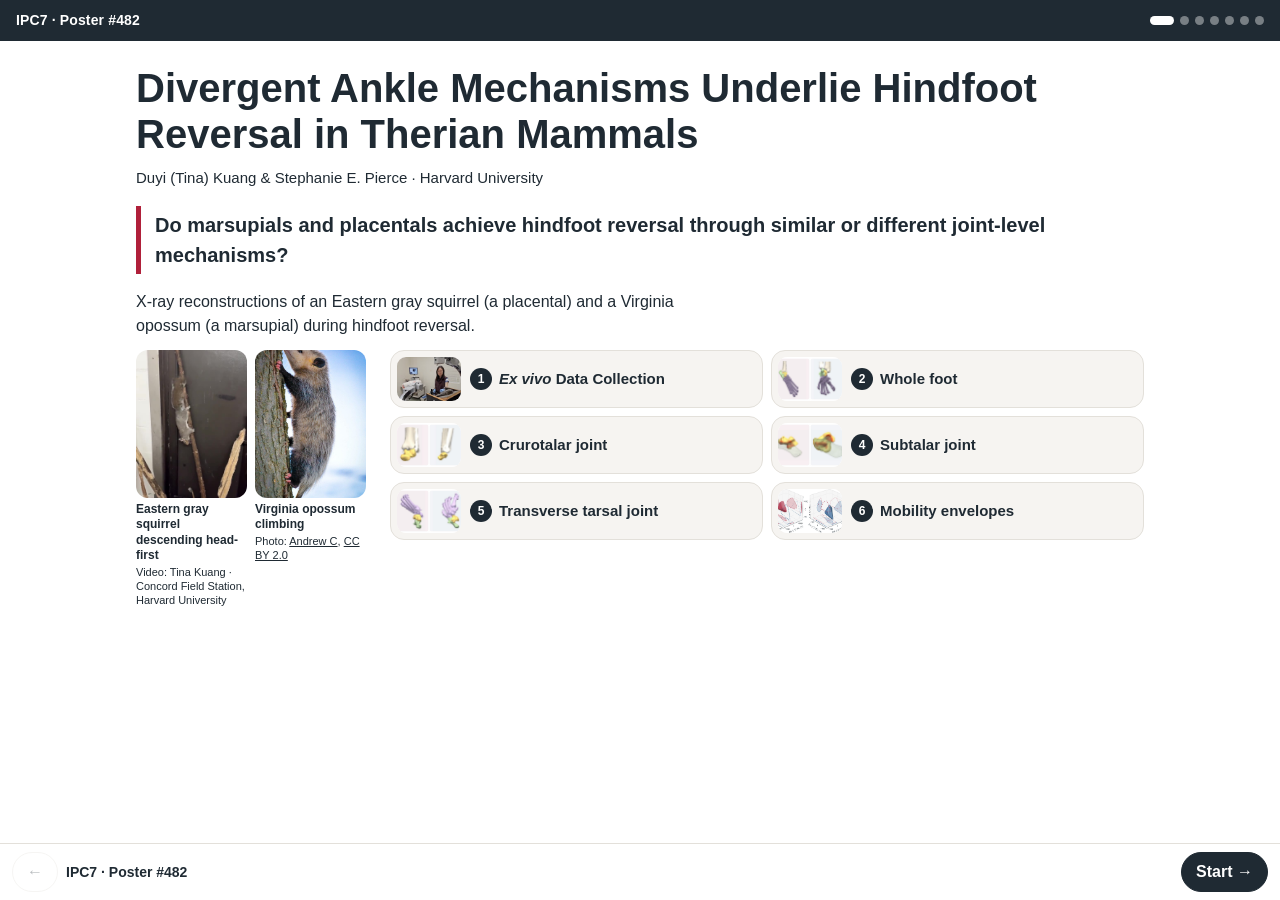
==== commit ddde140e: "Add files via upload" ====
--- a/index.html
+++ b/index.html
@@ -77,23 +77,23 @@
 .pager .lbl{font-weight:700;font-size:14px;overflow:hidden;white-space:nowrap;text-overflow:ellipsis}
 @media (min-width:760px){.pair{gap:16px}.media{max-height:40dvh}.word{font-size:17px}.bar{font-size:13px}}
 @media (prefers-reduced-motion:reduce){.deck{scroll-behavior:auto}}</style></head><body>
-<header class="top"><button class="hm" data-go="home" hidden>← Home</button><b>IPC7 · Poster #482</b><nav class="dots" aria-label="Slides"><button aria-label="Home"></button><button aria-label="Methods"></button><button aria-label="Whole foot"></button><button aria-label="Crurotalar joint"></button><button aria-label="Subtalar joint"></button><button aria-label="Transverse tarsal joint"></button><button aria-label="Mobility envelopes"></button></nav></header>
+<header class="top"><button class="hm" data-go="home" hidden>← Home</button><b>IPC7 · Poster #482</b><nav class="dots" aria-label="Slides"><button aria-label="Home"></button><button aria-label="Ex vivo Data Collection"></button><button aria-label="Whole foot"></button><button aria-label="Crurotalar joint"></button><button aria-label="Subtalar joint"></button><button aria-label="Transverse tarsal joint"></button><button aria-label="Mobility envelopes"></button></nav></header>
 <main class="deck" id="deck"><section class="slide" id="home" data-label="IPC7 · Poster #482"><div class="in">
 <h1>Divergent Ankle Mechanisms Underlie Hindfoot Reversal in Therian Mammals</h1><p class="auth">Duyi (Tina) Kuang &amp; Stephanie E. Pierce · Harvard University</p>
 <p class="q">Do marsupials and placentals achieve hindfoot reversal through similar or different joint-level mechanisms?</p><p class="cap">X-ray reconstructions of an Eastern gray squirrel (a placental) and a Virginia opossum (a marsupial) during hindfoot reversal.</p>
-<div class="hg"><div class="life"><figure><div class="lm"><video data-src="videos/squirrel_descend.mp4?v=202611152256" poster="img/squirrel_descend.jpg?v=202611152256" muted loop playsinline preload="none" aria-label="Eastern gray squirrel descending head-first"></video></div><figcaption>Eastern gray squirrel descending head-first<small>Video: Tina Kuang · Concord Field Station, Harvard University</small></figcaption></figure><figure><div class="lm"><img src="img/opossum_climb.jpg?v=202611152256" alt="Virginia opossum climbing"></div><figcaption>Virginia opossum climbing<small>Photo: <a href="https://commons.wikimedia.org/wiki/File:Virginia_Opossum_(Didelphis_virginiana)_(16125029514).jpg">Andrew C</a>, <a href="https://creativecommons.org/licenses/by/2.0/">CC BY 2.0</a></small></figcaption></figure></div><div class="cards"><button data-go="methods"><img src="img/thumb_methods.jpg?v=202611152256" alt="" loading="lazy"><b class="n">1</b><span>How we collected the data</span></button><button data-go="foot"><img src="img/thumb_foot.jpg?v=202611152256" alt="" loading="lazy"><b class="n">2</b><span>Whole foot</span></button><button data-go="crj"><img src="img/thumb_crj.jpg?v=202611152256" alt="" loading="lazy"><b class="n">3</b><span>Crurotalar joint</span></button><button data-go="stj"><img src="img/thumb_stj.jpg?v=202611152256" alt="" loading="lazy"><b class="n">4</b><span>Subtalar joint</span></button><button data-go="ttj"><img src="img/thumb_ttj.jpg?v=202611152256" alt="" loading="lazy"><b class="n">5</b><span>Transverse tarsal joint</span></button><button data-go="envelopes"><img src="img/thumb_envelopes.jpg?v=202611152256" alt="" loading="lazy"><b class="n">6</b><span>Mobility envelopes</span></button></div></div></div></section><section class="slide" id="methods" data-label="Methods"><div class="in">
-<h2><span class="chip">Methods</span>How we collected the data</h2><p class="cap">The foot is manipulated through its axes: flexion–extension, inversion–eversion and adduction–abduction, followed by a final set of global manipulations.</p>
-<div class="mvid"><video data-src="videos/methods_manipulation.mp4?v=202611152256" poster="img/thumb_methods.jpg?v=202611152256" muted loop playsinline preload="none"></video></div>
+<div class="hg"><div class="life"><figure><div class="lm"><video data-src="videos/squirrel_descend.mp4?v=202611152300" poster="img/squirrel_descend.jpg?v=202611152300" muted loop playsinline preload="none" aria-label="Eastern gray squirrel descending head-first"></video></div><figcaption>Eastern gray squirrel descending head-first<small>Video: Tina Kuang · Concord Field Station, Harvard University</small></figcaption></figure><figure><div class="lm"><img src="img/opossum_climb.jpg?v=202611152300" alt="Virginia opossum climbing"></div><figcaption>Virginia opossum climbing<small>Photo: <a href="https://commons.wikimedia.org/wiki/File:Virginia_Opossum_(Didelphis_virginiana)_(16125029514).jpg">Andrew C</a>, <a href="https://creativecommons.org/licenses/by/2.0/">CC BY 2.0</a></small></figcaption></figure></div><div class="cards"><button data-go="methods"><img src="img/thumb_methods.jpg?v=202611152300" alt="" loading="lazy"><b class="n">1</b><span><i>Ex vivo</i> Data Collection</span></button><button data-go="foot"><img src="img/thumb_foot.jpg?v=202611152300" alt="" loading="lazy"><b class="n">2</b><span>Whole foot</span></button><button data-go="crj"><img src="img/thumb_crj.jpg?v=202611152300" alt="" loading="lazy"><b class="n">3</b><span>Crurotalar joint</span></button><button data-go="stj"><img src="img/thumb_stj.jpg?v=202611152300" alt="" loading="lazy"><b class="n">4</b><span>Subtalar joint</span></button><button data-go="ttj"><img src="img/thumb_ttj.jpg?v=202611152300" alt="" loading="lazy"><b class="n">5</b><span>Transverse tarsal joint</span></button><button data-go="envelopes"><img src="img/thumb_envelopes.jpg?v=202611152300" alt="" loading="lazy"><b class="n">6</b><span>Mobility envelopes</span></button></div></div></div></section><section class="slide" id="methods" data-label="&lt;i&gt;Ex vivo&lt;/i&gt; Data Collection"><div class="in">
+<h2><span class="chip">Methods</span><i>Ex vivo</i> Data Collection</h2><p class="cap">The foot is manipulated through its axes: flexion–extension, inversion–eversion and adduction–abduction, followed by a final set of global manipulations.</p>
+<div class="mvid"><video data-src="videos/methods_manipulation.mp4?v=202611152300" poster="img/thumb_methods.jpg?v=202611152300" muted loop playsinline preload="none"></video></div>
 </div></section><section class="slide" id="foot" data-label="Whole foot" data-row="foot"><div class="in">
 <h2><span class="chip">Hindfoot reversal</span>Whole foot</h2><p class="cap">Left hindlimbs. The tibia is pinned, and the foot&#x27;s angle is measured relative to the tibia.</p>
 <div class="pair"><figure class="pan sq" data-c="SEP120" style="margin:0">
 <div class="who">Eastern gray squirrel</div><div class="media" style="--ar:720/960">
-<video data-c="SEP120" data-src="videos/scrub_foot_SEP120.mp4?v=202611152256" poster="img/scrub_foot_SEP120.jpg?v=202611152256" muted playsinline preload="none" disableremoteplayback></video></div>
+<video data-c="SEP120" data-src="videos/scrub_foot_SEP120.mp4?v=202611152300" poster="img/scrub_foot_SEP120.jpg?v=202611152300" muted playsinline preload="none" disableremoteplayback></video></div>
 <div class="read"><span class="num">0°</span><span class="word">neutral</span></div>
 <div class="bar"><span class="hi"></span><span class="tr"><span class="ev"></span><span class="iv"></span><span class="z"></span><span class="mk"></span></span><span class="lo"></span></div>
 </figure><figure class="pan op" data-c="SEP93" style="margin:0">
 <div class="who">Virginia opossum</div><div class="media" style="--ar:720/960">
-<video data-c="SEP93" data-src="videos/scrub_foot_SEP93.mp4?v=202611152256" poster="img/scrub_foot_SEP93.jpg?v=202611152256" muted playsinline preload="none" disableremoteplayback></video></div>
+<video data-c="SEP93" data-src="videos/scrub_foot_SEP93.mp4?v=202611152300" poster="img/scrub_foot_SEP93.jpg?v=202611152300" muted playsinline preload="none" disableremoteplayback></video></div>
 <div class="read"><span class="num">0°</span><span class="word">neutral</span></div>
 <div class="bar"><span class="hi"></span><span class="tr"><span class="ev"></span><span class="iv"></span><span class="z"></span><span class="mk"></span></span><span class="lo"></span></div>
 </figure></div>
@@ -104,12 +104,12 @@
 <h2><span class="chip">CRJ</span>Crurotalar joint</h2><p class="cap">The tibia is pinned; the astragalus (yellow) moves.</p>
 <div class="pair"><figure class="pan sq" data-c="SEP120" style="margin:0">
 <div class="who">Eastern gray squirrel</div><div class="media" style="--ar:600/1000">
-<video data-c="SEP120" data-src="videos/scrub_CRJ_SEP120.mp4?v=202611152256" poster="img/scrub_CRJ_SEP120.jpg?v=202611152256" muted playsinline preload="none" disableremoteplayback></video></div>
+<video data-c="SEP120" data-src="videos/scrub_CRJ_SEP120.mp4?v=202611152300" poster="img/scrub_CRJ_SEP120.jpg?v=202611152300" muted playsinline preload="none" disableremoteplayback></video></div>
 <div class="read"><span class="num">0°</span><span class="word">neutral</span></div>
 <div class="bar"><span class="hi"></span><span class="tr"><span class="ev"></span><span class="iv"></span><span class="z"></span><span class="mk"></span></span><span class="lo"></span></div>
 </figure><figure class="pan op" data-c="SEP93" style="margin:0">
 <div class="who">Virginia opossum</div><div class="media" style="--ar:600/1000">
-<video data-c="SEP93" data-src="videos/scrub_CRJ_SEP93.mp4?v=202611152256" poster="img/scrub_CRJ_SEP93.jpg?v=202611152256" muted playsinline preload="none" disableremoteplayback></video></div>
+<video data-c="SEP93" data-src="videos/scrub_CRJ_SEP93.mp4?v=202611152300" poster="img/scrub_CRJ_SEP93.jpg?v=202611152300" muted playsinline preload="none" disableremoteplayback></video></div>
 <div class="read"><span class="num">0°</span><span class="word">neutral</span></div>
 <div class="bar"><span class="hi"></span><span class="tr"><span class="ev"></span><span class="iv"></span><span class="z"></span><span class="mk"></span></span><span class="lo"></span></div><div class="extra"></div>
 </figure></div>
@@ -120,12 +120,12 @@
 <h2><span class="chip">STJ</span>Subtalar joint</h2><p class="cap">Astragalus held still, see-through calcaneus moving. In the squirrel the facet opens (red to yellow) as the foot inverts; in the opossum it stays seated.</p><div class="gap"><span>facet gap</span><span>0</span><i style="background:linear-gradient(90deg,#67000D,#B91C1C,#EE6A2C,#F8B46A,#F5D27A)"></i><span>1.4 mm</span></div>
 <div class="pair"><figure class="pan sq" data-c="SEP120" style="margin:0">
 <div class="who">Eastern gray squirrel</div><div class="media" style="--ar:960/768">
-<video data-c="SEP120" data-src="videos/scrub_STJ_SEP120.mp4?v=202611152256" poster="img/scrub_STJ_SEP120.jpg?v=202611152256" muted playsinline preload="none" disableremoteplayback></video></div>
+<video data-c="SEP120" data-src="videos/scrub_STJ_SEP120.mp4?v=202611152300" poster="img/scrub_STJ_SEP120.jpg?v=202611152300" muted playsinline preload="none" disableremoteplayback></video></div>
 <div class="read"><span class="num">0°</span><span class="word">neutral</span></div>
 <div class="bar"><span class="hi"></span><span class="tr"><span class="ev"></span><span class="iv"></span><span class="z"></span><span class="mk"></span></span><span class="lo"></span></div>
 </figure><figure class="pan op" data-c="SEP93" style="margin:0">
 <div class="who">Virginia opossum</div><div class="media" style="--ar:960/768">
-<video data-c="SEP93" data-src="videos/scrub_STJ_SEP93.mp4?v=202611152256" poster="img/scrub_STJ_SEP93.jpg?v=202611152256" muted playsinline preload="none" disableremoteplayback></video></div>
+<video data-c="SEP93" data-src="videos/scrub_STJ_SEP93.mp4?v=202611152300" poster="img/scrub_STJ_SEP93.jpg?v=202611152300" muted playsinline preload="none" disableremoteplayback></video></div>
 <div class="read"><span class="num">0°</span><span class="word">neutral</span></div>
 <div class="bar"><span class="hi"></span><span class="tr"><span class="ev"></span><span class="iv"></span><span class="z"></span><span class="mk"></span></span><span class="lo"></span></div>
 </figure></div>
@@ -136,12 +136,12 @@
 <h2><span class="chip">TTJ</span>Transverse tarsal joint</h2><p class="cap">The astragalus is pinned.</p>
 <div class="pair"><figure class="pan sq" data-c="SEP120" style="margin:0">
 <div class="who">Eastern gray squirrel</div><div class="media" style="--ar:720/960">
-<video data-c="SEP120" data-src="videos/scrub_TTJ_SEP120.mp4?v=202611152256" poster="img/scrub_TTJ_SEP120.jpg?v=202611152256" muted playsinline preload="none" disableremoteplayback></video></div>
+<video data-c="SEP120" data-src="videos/scrub_TTJ_SEP120.mp4?v=202611152300" poster="img/scrub_TTJ_SEP120.jpg?v=202611152300" muted playsinline preload="none" disableremoteplayback></video></div>
 <div class="read"><span class="num">0°</span><span class="word">neutral</span></div>
 <div class="bar"><span class="hi"></span><span class="tr"><span class="ev"></span><span class="iv"></span><span class="z"></span><span class="mk"></span></span><span class="lo"></span></div>
 </figure><figure class="pan op" data-c="SEP93" style="margin:0">
 <div class="who">Virginia opossum</div><div class="media" style="--ar:720/960">
-<video data-c="SEP93" data-src="videos/scrub_TTJ_SEP93.mp4?v=202611152256" poster="img/scrub_TTJ_SEP93.jpg?v=202611152256" muted playsinline preload="none" disableremoteplayback></video></div>
+<video data-c="SEP93" data-src="videos/scrub_TTJ_SEP93.mp4?v=202611152300" poster="img/scrub_TTJ_SEP93.jpg?v=202611152300" muted playsinline preload="none" disableremoteplayback></video></div>
 <div class="read"><span class="num">0°</span><span class="word">neutral</span></div>
 <div class="bar"><span class="hi"></span><span class="tr"><span class="ev"></span><span class="iv"></span><span class="z"></span><span class="mk"></span></span><span class="lo"></span></div>
 </figure></div>
@@ -166,7 +166,7 @@
   if(i===cur)return;const old=cur;cur=i;
   dots.forEach((d,k)=>d.setAttribute('aria-current',k===i));document.querySelector('.top .hm').hidden=i===0;
   prv.disabled=i===0;nxt.disabled=i===slides.length-1;
-  lbl.textContent=(i?i+'/'+(slides.length-1)+'  ':'')+slides[i].dataset.label;nxt.textContent=i===0?'Start →':'Next →';
+  lbl.innerHTML=(i?i+'/'+(slides.length-1)+'&nbsp; ':'')+slides[i].dataset.label;nxt.textContent=i===0?'Start →':'Next →';
   if(old>=0&&slides[old]._ctl)slides[old]._ctl.off();
   if(slides[i]._ctl)slides[i]._ctl.on();
   if(slides[i+1]&&slides[i+1]._ctl&&slides[i+1]._ctl.pre)slides[i+1]._ctl.pre();
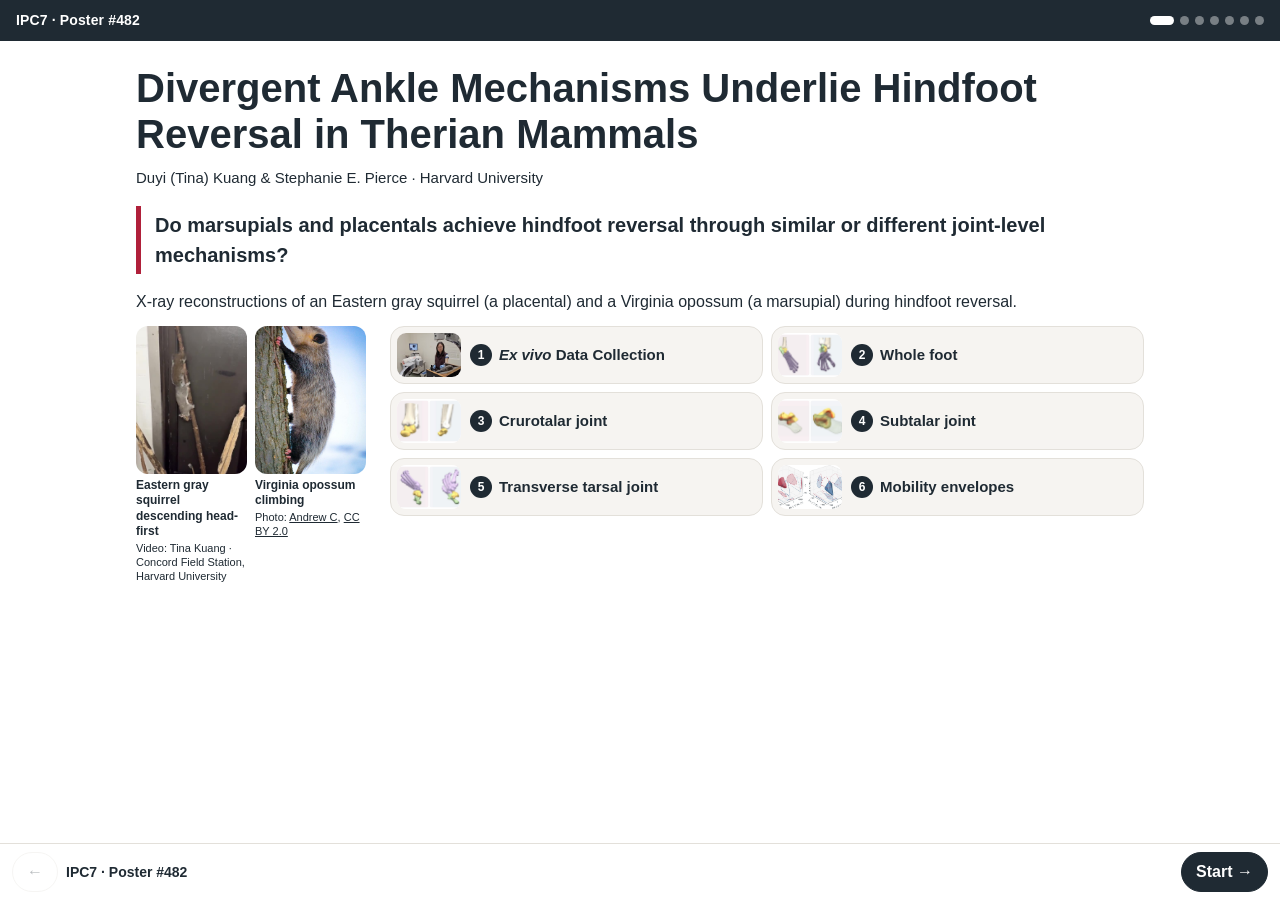
==== commit 9080451c: "Add files via upload" ====
--- a/index.html
+++ b/index.html
@@ -1,5 +1,5 @@
 <!doctype html><html lang="en"><head><meta charset="utf-8"><meta name="viewport" content="width=device-width,initial-scale=1,viewport-fit=cover">
-<title>Ankle motions · IPC7 · Poster #482</title><meta name="description" content="Divergent Ankle Mechanisms Underlie Hindfoot Reversal in Therian Mammals">
+<title>IPC7 · Poster #482</title><meta name="description" content="Divergent Ankle Mechanisms Underlie Hindfoot Reversal in Therian Mammals">
 <style>:root{--ink:#1F2A33;--sq:#B0203A;--op:#33689E;--sqbg:#F7EFF1;--opbg:#F2F4F8;--line:#E3E0DA;--bg:#fff;--soft:#F6F4F1}
 *{box-sizing:border-box}html,body{height:100%;margin:0}html{-webkit-text-size-adjust:100%}
 body{background:var(--bg);color:var(--ink);font:16px/1.5 -apple-system,BlinkMacSystemFont,"Helvetica Neue",Arial,sans-serif;
@@ -19,8 +19,8 @@
 h1{font-size:clamp(25px,4.6vw,40px);line-height:1.15;margin:10px 0 10px}
 h2{font-size:clamp(22px,3.6vw,32px);line-height:1.15;margin:4px 0 6px}
 .chip{display:inline-block;font-size:12px;font-weight:700;background:var(--ink);color:#fff;border-radius:99px;padding:2px 9px;vertical-align:middle;margin-right:8px;position:relative;top:-3px}
-.cap{margin:0 0 12px;max-width:62ch}.cap+.note{margin-top:-6px}.ends+.note{margin-top:14px}
-.note{margin:0 0 12px;max-width:62ch;font-size:14px}
+.cap{margin:0 0 12px}.cap+.note{margin-top:-6px}.ends+.note{margin-top:14px}
+.note{margin:0 0 12px;font-size:14px}
 .life{display:grid;grid-template-columns:1fr 1fr;gap:8px;max-width:230px;margin:4px 0 14px}
 .life figure{margin:0}.lm{aspect-ratio:3/4;border-radius:12px;overflow:hidden;background:#222}
 .lm video,.lm img{display:block;width:100%;height:100%;object-fit:cover}
@@ -36,10 +36,16 @@
 .auth{margin:0 0 14px;font-size:15px}
 .q{font-weight:700;font-size:clamp(17px,2.4vw,20px);border-left:5px solid var(--sq);padding:4px 0 4px 14px;margin:16px 0}
 .pair{display:grid;grid-template-columns:1fr 1fr;gap:10px}
-.media{position:relative;width:100%;aspect-ratio:var(--ar);max-height:35dvh;border-radius:14px;overflow:hidden}
+.media{position:relative;width:100%;aspect-ratio:var(--ar);max-height:31dvh;border-radius:14px;overflow:hidden}
 .sq .media{background:var(--sqbg)}.op .media{background:var(--opbg)}
 .media video,.media img{position:absolute;inset:0;width:100%;height:100%;object-fit:contain;pointer-events:none}
-.who{font-weight:700;font-size:clamp(14px,2.2vw,18px);margin:0 2px 4px;white-space:nowrap;overflow:hidden;text-overflow:ellipsis}
+.who{display:flex;flex-wrap:wrap;align-items:center;column-gap:8px;row-gap:3px;font-weight:700;font-size:clamp(14px,2.2vw,18px);margin:0 2px 5px}
+.who b{white-space:nowrap;overflow:hidden;text-overflow:ellipsis;max-width:100%}
+.lh{font-size:clamp(11px,1.3vw,12.5px);font-weight:700;line-height:1;padding:3px 8px;border-radius:99px;border:1.5px solid currentColor;white-space:nowrap}
+.sq .lh{background:var(--sqbg)}.op .lh{background:var(--opbg)}
+.ml{position:absolute;z-index:2;display:flex;align-items:center;gap:3px;font-size:clamp(10px,1.4vw,13px);font-weight:700;color:var(--ink);line-height:1;white-space:nowrap;pointer-events:none;opacity:.82}
+.ml svg{width:1.1em;height:1.1em;flex:none;overflow:visible}
+.a-tl{top:6px;left:8px}.a-tr{top:6px;right:8px}.a-tc{top:6px;left:50%;transform:translateX(-50%)}.a-bl{bottom:6px;left:8px}.a-br{bottom:6px;right:8px}.a-bc{bottom:6px;left:50%;transform:translateX(-50%)}.a-ml{top:50%;left:8px;transform:translateY(-50%)}.a-mr{top:50%;right:8px;transform:translateY(-50%)}
 .sq .who,.sq .num{color:var(--sq)}.op .who,.op .num{color:var(--op)}
 .read{display:flex;align-items:baseline;gap:6px;margin:6px 2px 0;flex-wrap:wrap}
 .num{font-size:clamp(26px,5vw,40px);font-weight:800;line-height:1;font-variant-numeric:tabular-nums}
@@ -75,41 +81,42 @@
 .pager button:disabled{opacity:.3;cursor:default}
 .pager .nx{margin-left:auto;background:var(--ink);color:#fff;border-color:var(--ink)}
 .pager .lbl{font-weight:700;font-size:14px;overflow:hidden;white-space:nowrap;text-overflow:ellipsis}
+@media (max-width:759px){.cap{font-size:15px;line-height:1.42;margin-bottom:10px}.lh{padding:2px 7px}}
 @media (min-width:760px){.pair{gap:16px}.media{max-height:40dvh}.word{font-size:17px}.bar{font-size:13px}}
 @media (prefers-reduced-motion:reduce){.deck{scroll-behavior:auto}}</style></head><body>
 <header class="top"><button class="hm" data-go="home" hidden>← Home</button><b>IPC7 · Poster #482</b><nav class="dots" aria-label="Slides"><button aria-label="Home"></button><button aria-label="Ex vivo Data Collection"></button><button aria-label="Whole foot"></button><button aria-label="Crurotalar joint"></button><button aria-label="Subtalar joint"></button><button aria-label="Transverse tarsal joint"></button><button aria-label="Mobility envelopes"></button></nav></header>
 <main class="deck" id="deck"><section class="slide" id="home" data-label="IPC7 · Poster #482"><div class="in">
 <h1>Divergent Ankle Mechanisms Underlie Hindfoot Reversal in Therian Mammals</h1><p class="auth">Duyi (Tina) Kuang &amp; Stephanie E. Pierce · Harvard University</p>
 <p class="q">Do marsupials and placentals achieve hindfoot reversal through similar or different joint-level mechanisms?</p><p class="cap">X-ray reconstructions of an Eastern gray squirrel (a placental) and a Virginia opossum (a marsupial) during hindfoot reversal.</p>
-<div class="hg"><div class="life"><figure><div class="lm"><video data-src="videos/squirrel_descend.mp4?v=202611152300" poster="img/squirrel_descend.jpg?v=202611152300" muted loop playsinline preload="none" aria-label="Eastern gray squirrel descending head-first"></video></div><figcaption>Eastern gray squirrel descending head-first<small>Video: Tina Kuang · Concord Field Station, Harvard University</small></figcaption></figure><figure><div class="lm"><img src="img/opossum_climb.jpg?v=202611152300" alt="Virginia opossum climbing"></div><figcaption>Virginia opossum climbing<small>Photo: <a href="https://commons.wikimedia.org/wiki/File:Virginia_Opossum_(Didelphis_virginiana)_(16125029514).jpg">Andrew C</a>, <a href="https://creativecommons.org/licenses/by/2.0/">CC BY 2.0</a></small></figcaption></figure></div><div class="cards"><button data-go="methods"><img src="img/thumb_methods.jpg?v=202611152300" alt="" loading="lazy"><b class="n">1</b><span><i>Ex vivo</i> Data Collection</span></button><button data-go="foot"><img src="img/thumb_foot.jpg?v=202611152300" alt="" loading="lazy"><b class="n">2</b><span>Whole foot</span></button><button data-go="crj"><img src="img/thumb_crj.jpg?v=202611152300" alt="" loading="lazy"><b class="n">3</b><span>Crurotalar joint</span></button><button data-go="stj"><img src="img/thumb_stj.jpg?v=202611152300" alt="" loading="lazy"><b class="n">4</b><span>Subtalar joint</span></button><button data-go="ttj"><img src="img/thumb_ttj.jpg?v=202611152300" alt="" loading="lazy"><b class="n">5</b><span>Transverse tarsal joint</span></button><button data-go="envelopes"><img src="img/thumb_envelopes.jpg?v=202611152300" alt="" loading="lazy"><b class="n">6</b><span>Mobility envelopes</span></button></div></div></div></section><section class="slide" id="methods" data-label="&lt;i&gt;Ex vivo&lt;/i&gt; Data Collection"><div class="in">
+<div class="hg"><div class="life"><figure><div class="lm"><video data-src="videos/squirrel_descend.mp4?v=202611161611" poster="img/squirrel_descend.jpg?v=202611161611" muted loop playsinline preload="none" aria-label="Eastern gray squirrel descending head-first"></video></div><figcaption>Eastern gray squirrel descending head-first<small>Video: Tina Kuang · Concord Field Station, Harvard University</small></figcaption></figure><figure><div class="lm"><img src="img/opossum_climb.jpg?v=202611161611" alt="Virginia opossum climbing"></div><figcaption>Virginia opossum climbing<small>Photo: <a href="https://commons.wikimedia.org/wiki/File:Virginia_Opossum_(Didelphis_virginiana)_(16125029514).jpg">Andrew C</a>, <a href="https://creativecommons.org/licenses/by/2.0/">CC BY 2.0</a></small></figcaption></figure></div><div class="cards"><button data-go="methods"><img src="img/thumb_methods.jpg?v=202611161611" alt="" loading="lazy"><b class="n">1</b><span><i>Ex vivo</i> Data Collection</span></button><button data-go="foot"><img src="img/thumb_foot.jpg?v=202611161611" alt="" loading="lazy"><b class="n">2</b><span>Whole foot</span></button><button data-go="crj"><img src="img/thumb_crj.jpg?v=202611161611" alt="" loading="lazy"><b class="n">3</b><span>Crurotalar joint</span></button><button data-go="stj"><img src="img/thumb_stj.jpg?v=202611161611" alt="" loading="lazy"><b class="n">4</b><span>Subtalar joint</span></button><button data-go="ttj"><img src="img/thumb_ttj.jpg?v=202611161611" alt="" loading="lazy"><b class="n">5</b><span>Transverse tarsal joint</span></button><button data-go="envelopes"><img src="img/thumb_envelopes.jpg?v=202611161611" alt="" loading="lazy"><b class="n">6</b><span>Mobility envelopes</span></button></div></div></div></section><section class="slide" id="methods" data-label="&lt;i&gt;Ex vivo&lt;/i&gt; Data Collection"><div class="in">
 <h2><span class="chip">Methods</span><i>Ex vivo</i> Data Collection</h2><p class="cap">The foot is manipulated through its axes: flexion–extension, inversion–eversion and adduction–abduction, followed by a final set of global manipulations.</p>
-<div class="mvid"><video data-src="videos/methods_manipulation.mp4?v=202611152300" poster="img/thumb_methods.jpg?v=202611152300" muted loop playsinline preload="none"></video></div>
+<div class="mvid"><video data-src="videos/methods_manipulation.mp4?v=202611161611" poster="img/thumb_methods.jpg?v=202611161611" muted loop playsinline preload="none"></video></div>
 </div></section><section class="slide" id="foot" data-label="Whole foot" data-row="foot"><div class="in">
-<h2><span class="chip">Hindfoot reversal</span>Whole foot</h2><p class="cap">Left hindlimbs. The tibia is pinned, and the foot&#x27;s angle is measured relative to the tibia.</p>
-<div class="pair"><figure class="pan sq" data-c="SEP120" style="margin:0">
-<div class="who">Eastern gray squirrel</div><div class="media" style="--ar:720/960">
-<video data-c="SEP120" data-src="videos/scrub_foot_SEP120.mp4?v=202611152300" poster="img/scrub_foot_SEP120.jpg?v=202611152300" muted playsinline preload="none" disableremoteplayback></video></div>
-<div class="read"><span class="num">0°</span><span class="word">neutral</span></div>
-<div class="bar"><span class="hi"></span><span class="tr"><span class="ev"></span><span class="iv"></span><span class="z"></span><span class="mk"></span></span><span class="lo"></span></div>
-</figure><figure class="pan op" data-c="SEP93" style="margin:0">
-<div class="who">Virginia opossum</div><div class="media" style="--ar:720/960">
-<video data-c="SEP93" data-src="videos/scrub_foot_SEP93.mp4?v=202611152300" poster="img/scrub_foot_SEP93.jpg?v=202611152300" muted playsinline preload="none" disableremoteplayback></video></div>
-<div class="read"><span class="num">0°</span><span class="word">neutral</span></div>
-<div class="bar"><span class="hi"></span><span class="tr"><span class="ev"></span><span class="iv"></span><span class="z"></span><span class="mk"></span></span><span class="lo"></span></div>
-</figure></div>
-<div class="scrub"><button class="play" aria-label="Play"><svg viewBox="0 0 16 16" aria-hidden="true"><path d="M3 1.5v13l11-6.5z"/></svg></button>
-<div class="trk" role="slider" tabindex="0" aria-label="Turn the foot from full eversion to full inversion" aria-valuemin="0" aria-valuemax="100" aria-valuenow="0"><div class="rail"></div><div class="th"></div></div></div>
-<div class="ends"><span>Full eversion</span><span>Full inversion</span></div><p class="note">Tarsals beyond the astragalus and calcaneus are shown for reference only: the beads are in the metatarsals, so motion among those tarsals isn&#x27;t captured.</p>
+<h2><span class="chip">Hindfoot reversal</span>Whole foot</h2><p class="cap">Tibia-fixed reference frame; foot rotation is calculated relative to the tibia.</p>
+<div class="pair"><figure class="pan sq" data-c="SEP120" style="margin:0">
+<div class="who"><b>Eastern gray squirrel</b><span class="lh">Left hindlimb</span></div><div class="media" style="--ar:720/960">
+<video data-c="SEP120" data-src="videos/scrub_foot_SEP120.mp4?v=202611161611" poster="img/scrub_foot_SEP120.jpg?v=202611161611" muted playsinline preload="none" disableremoteplayback></video><span class="ml a-tr">lateral<svg viewBox="-6 -6 12 12" aria-hidden="true" style="transform:rotate(0deg)"><path d="M-4.5 0H4.2M1 -3.2L4.6 0L1 3.2" fill="none" stroke="currentColor" stroke-width="1.7" stroke-linecap="round" stroke-linejoin="round"/></svg></span><span class="ml a-bl"><svg viewBox="-6 -6 12 12" aria-hidden="true" style="transform:rotate(-180deg)"><path d="M-4.5 0H4.2M1 -3.2L4.6 0L1 3.2" fill="none" stroke="currentColor" stroke-width="1.7" stroke-linecap="round" stroke-linejoin="round"/></svg>medial</span></div>
+<div class="read"><span class="num">0°</span><span class="word">neutral</span></div>
+<div class="bar"><span class="hi"></span><span class="tr"><span class="ev"></span><span class="iv"></span><span class="z"></span><span class="mk"></span></span><span class="lo"></span></div>
+</figure><figure class="pan op" data-c="SEP93" style="margin:0">
+<div class="who"><b>Virginia opossum</b><span class="lh">Left hindlimb</span></div><div class="media" style="--ar:720/960">
+<video data-c="SEP93" data-src="videos/scrub_foot_SEP93.mp4?v=202611161611" poster="img/scrub_foot_SEP93.jpg?v=202611161611" muted playsinline preload="none" disableremoteplayback></video><span class="ml a-bl"><svg viewBox="-6 -6 12 12" aria-hidden="true" style="transform:rotate(180deg)"><path d="M-4.5 0H4.2M1 -3.2L4.6 0L1 3.2" fill="none" stroke="currentColor" stroke-width="1.7" stroke-linecap="round" stroke-linejoin="round"/></svg>lateral</span><span class="ml a-tr">medial<svg viewBox="-6 -6 12 12" aria-hidden="true" style="transform:rotate(-0deg)"><path d="M-4.5 0H4.2M1 -3.2L4.6 0L1 3.2" fill="none" stroke="currentColor" stroke-width="1.7" stroke-linecap="round" stroke-linejoin="round"/></svg></span></div>
+<div class="read"><span class="num">0°</span><span class="word">neutral</span></div>
+<div class="bar"><span class="hi"></span><span class="tr"><span class="ev"></span><span class="iv"></span><span class="z"></span><span class="mk"></span></span><span class="lo"></span></div>
+</figure></div>
+<div class="scrub"><button class="play" aria-label="Play"><svg viewBox="0 0 16 16" aria-hidden="true"><path d="M3 1.5v13l11-6.5z"/></svg></button>
+<div class="trk" role="slider" tabindex="0" aria-label="Turn the foot from full eversion to full inversion" aria-valuemin="0" aria-valuemax="100" aria-valuenow="0"><div class="rail"></div><div class="th"></div></div></div>
+<div class="ends"><span>Full eversion</span><span>Full inversion</span></div><p class="note"><b>Note:</b> Markers were implanted in the metatarsals but not in the remaining tarsals. The navicular, cuboid and cuneiforms are retained in the reconstructions for anatomical context and are animated rigidly with the metatarsals; intertarsal motion was not resolved.</p>
 </div></section><section class="slide" id="crj" data-label="Crurotalar joint" data-row="CRJ"><div class="in">
-<h2><span class="chip">CRJ</span>Crurotalar joint</h2><p class="cap">The tibia is pinned; the astragalus (yellow) moves.</p>
-<div class="pair"><figure class="pan sq" data-c="SEP120" style="margin:0">
-<div class="who">Eastern gray squirrel</div><div class="media" style="--ar:600/1000">
-<video data-c="SEP120" data-src="videos/scrub_CRJ_SEP120.mp4?v=202611152300" poster="img/scrub_CRJ_SEP120.jpg?v=202611152300" muted playsinline preload="none" disableremoteplayback></video></div>
-<div class="read"><span class="num">0°</span><span class="word">neutral</span></div>
-<div class="bar"><span class="hi"></span><span class="tr"><span class="ev"></span><span class="iv"></span><span class="z"></span><span class="mk"></span></span><span class="lo"></span></div>
-</figure><figure class="pan op" data-c="SEP93" style="margin:0">
-<div class="who">Virginia opossum</div><div class="media" style="--ar:600/1000">
-<video data-c="SEP93" data-src="videos/scrub_CRJ_SEP93.mp4?v=202611152300" poster="img/scrub_CRJ_SEP93.jpg?v=202611152300" muted playsinline preload="none" disableremoteplayback></video></div>
+<h2><span class="chip">CRJ</span>Crurotalar joint</h2><p class="cap">Tibia-fixed reference frame; rotation of the astragalus (yellow) is calculated relative to the tibia.</p>
+<div class="pair"><figure class="pan sq" data-c="SEP120" style="margin:0">
+<div class="who"><b>Eastern gray squirrel</b><span class="lh">Left hindlimb</span></div><div class="media" style="--ar:600/1000">
+<video data-c="SEP120" data-src="videos/scrub_CRJ_SEP120.mp4?v=202611161611" poster="img/scrub_CRJ_SEP120.jpg?v=202611161611" muted playsinline preload="none" disableremoteplayback></video><span class="ml a-br">lateral<svg viewBox="-6 -6 12 12" aria-hidden="true" style="transform:rotate(-1deg)"><path d="M-4.5 0H4.2M1 -3.2L4.6 0L1 3.2" fill="none" stroke="currentColor" stroke-width="1.7" stroke-linecap="round" stroke-linejoin="round"/></svg></span><span class="ml a-tl"><svg viewBox="-6 -6 12 12" aria-hidden="true" style="transform:rotate(-181deg)"><path d="M-4.5 0H4.2M1 -3.2L4.6 0L1 3.2" fill="none" stroke="currentColor" stroke-width="1.7" stroke-linecap="round" stroke-linejoin="round"/></svg>medial</span></div>
+<div class="read"><span class="num">0°</span><span class="word">neutral</span></div>
+<div class="bar"><span class="hi"></span><span class="tr"><span class="ev"></span><span class="iv"></span><span class="z"></span><span class="mk"></span></span><span class="lo"></span></div>
+</figure><figure class="pan op" data-c="SEP93" style="margin:0">
+<div class="who"><b>Virginia opossum</b><span class="lh">Left hindlimb</span></div><div class="media" style="--ar:600/1000">
+<video data-c="SEP93" data-src="videos/scrub_CRJ_SEP93.mp4?v=202611161611" poster="img/scrub_CRJ_SEP93.jpg?v=202611161611" muted playsinline preload="none" disableremoteplayback></video><span class="ml a-br">lateral<svg viewBox="-6 -6 12 12" aria-hidden="true" style="transform:rotate(0deg)"><path d="M-4.5 0H4.2M1 -3.2L4.6 0L1 3.2" fill="none" stroke="currentColor" stroke-width="1.7" stroke-linecap="round" stroke-linejoin="round"/></svg></span><span class="ml a-tl"><svg viewBox="-6 -6 12 12" aria-hidden="true" style="transform:rotate(-180deg)"><path d="M-4.5 0H4.2M1 -3.2L4.6 0L1 3.2" fill="none" stroke="currentColor" stroke-width="1.7" stroke-linecap="round" stroke-linejoin="round"/></svg>medial</span></div>
 <div class="read"><span class="num">0°</span><span class="word">neutral</span></div>
 <div class="bar"><span class="hi"></span><span class="tr"><span class="ev"></span><span class="iv"></span><span class="z"></span><span class="mk"></span></span><span class="lo"></span></div><div class="extra"></div>
 </figure></div>
@@ -117,15 +124,15 @@
 <div class="trk" role="slider" tabindex="0" aria-label="Turn the foot from full eversion to full inversion" aria-valuemin="0" aria-valuemax="100" aria-valuenow="0"><div class="rail"></div><div class="th"></div></div></div>
 <div class="ends"><span>Full eversion</span><span>Full inversion</span></div>
 </div></section><section class="slide" id="stj" data-label="Subtalar joint" data-row="STJ"><div class="in">
-<h2><span class="chip">STJ</span>Subtalar joint</h2><p class="cap">Astragalus held still, see-through calcaneus moving. In the squirrel the facet opens (red to yellow) as the foot inverts; in the opossum it stays seated.</p><div class="gap"><span>facet gap</span><span>0</span><i style="background:linear-gradient(90deg,#67000D,#B91C1C,#EE6A2C,#F8B46A,#F5D27A)"></i><span>1.4 mm</span></div>
-<div class="pair"><figure class="pan sq" data-c="SEP120" style="margin:0">
-<div class="who">Eastern gray squirrel</div><div class="media" style="--ar:960/768">
-<video data-c="SEP120" data-src="videos/scrub_STJ_SEP120.mp4?v=202611152300" poster="img/scrub_STJ_SEP120.jpg?v=202611152300" muted playsinline preload="none" disableremoteplayback></video></div>
-<div class="read"><span class="num">0°</span><span class="word">neutral</span></div>
-<div class="bar"><span class="hi"></span><span class="tr"><span class="ev"></span><span class="iv"></span><span class="z"></span><span class="mk"></span></span><span class="lo"></span></div>
-</figure><figure class="pan op" data-c="SEP93" style="margin:0">
-<div class="who">Virginia opossum</div><div class="media" style="--ar:960/768">
-<video data-c="SEP93" data-src="videos/scrub_STJ_SEP93.mp4?v=202611152300" poster="img/scrub_STJ_SEP93.jpg?v=202611152300" muted playsinline preload="none" disableremoteplayback></video></div>
+<h2><span class="chip">STJ</span>Subtalar joint</h2><p class="cap">Astragalus-fixed reference frame; calcaneal rotation is calculated relative to the astragalus. The calcaneus is rendered translucent: in the squirrel the joint opens (red to yellow) during inversion, whereas in the opossum it remains apposed.</p><div class="gap"><span>facet gap</span><span>0</span><i style="background:linear-gradient(90deg,#67000D,#B91C1C,#EE6A2C,#F8B46A,#F5D27A)"></i><span>1.4 mm</span></div>
+<div class="pair"><figure class="pan sq" data-c="SEP120" style="margin:0">
+<div class="who"><b>Eastern gray squirrel</b><span class="lh">Left hindlimb</span></div><div class="media" style="--ar:960/768">
+<video data-c="SEP120" data-src="videos/scrub_STJ_SEP120.mp4?v=202611161611" poster="img/scrub_STJ_SEP120.jpg?v=202611161611" muted playsinline preload="none" disableremoteplayback></video><span class="ml a-tr">lateral<svg viewBox="-6 -6 12 12" aria-hidden="true" style="transform:rotate(-58deg)"><path d="M-4.5 0H4.2M1 -3.2L4.6 0L1 3.2" fill="none" stroke="currentColor" stroke-width="1.7" stroke-linecap="round" stroke-linejoin="round"/></svg></span><span class="ml a-bl"><svg viewBox="-6 -6 12 12" aria-hidden="true" style="transform:rotate(-238deg)"><path d="M-4.5 0H4.2M1 -3.2L4.6 0L1 3.2" fill="none" stroke="currentColor" stroke-width="1.7" stroke-linecap="round" stroke-linejoin="round"/></svg>medial</span></div>
+<div class="read"><span class="num">0°</span><span class="word">neutral</span></div>
+<div class="bar"><span class="hi"></span><span class="tr"><span class="ev"></span><span class="iv"></span><span class="z"></span><span class="mk"></span></span><span class="lo"></span></div>
+</figure><figure class="pan op" data-c="SEP93" style="margin:0">
+<div class="who"><b>Virginia opossum</b><span class="lh">Left hindlimb</span></div><div class="media" style="--ar:960/768">
+<video data-c="SEP93" data-src="videos/scrub_STJ_SEP93.mp4?v=202611161611" poster="img/scrub_STJ_SEP93.jpg?v=202611161611" muted playsinline preload="none" disableremoteplayback></video><span class="ml a-tr">lateral<svg viewBox="-6 -6 12 12" aria-hidden="true" style="transform:rotate(-73deg)"><path d="M-4.5 0H4.2M1 -3.2L4.6 0L1 3.2" fill="none" stroke="currentColor" stroke-width="1.7" stroke-linecap="round" stroke-linejoin="round"/></svg></span><span class="ml a-bl"><svg viewBox="-6 -6 12 12" aria-hidden="true" style="transform:rotate(-253deg)"><path d="M-4.5 0H4.2M1 -3.2L4.6 0L1 3.2" fill="none" stroke="currentColor" stroke-width="1.7" stroke-linecap="round" stroke-linejoin="round"/></svg>medial</span></div>
 <div class="read"><span class="num">0°</span><span class="word">neutral</span></div>
 <div class="bar"><span class="hi"></span><span class="tr"><span class="ev"></span><span class="iv"></span><span class="z"></span><span class="mk"></span></span><span class="lo"></span></div>
 </figure></div>
@@ -133,21 +140,21 @@
 <div class="trk" role="slider" tabindex="0" aria-label="Turn the foot from full eversion to full inversion" aria-valuemin="0" aria-valuemax="100" aria-valuenow="0"><div class="rail"></div><div class="th"></div></div></div>
 <div class="ends"><span>Full eversion</span><span>Full inversion</span></div>
 </div></section><section class="slide" id="ttj" data-label="Transverse tarsal joint" data-row="TTJ"><div class="in">
-<h2><span class="chip">TTJ</span>Transverse tarsal joint</h2><p class="cap">The astragalus is pinned.</p>
-<div class="pair"><figure class="pan sq" data-c="SEP120" style="margin:0">
-<div class="who">Eastern gray squirrel</div><div class="media" style="--ar:720/960">
-<video data-c="SEP120" data-src="videos/scrub_TTJ_SEP120.mp4?v=202611152300" poster="img/scrub_TTJ_SEP120.jpg?v=202611152300" muted playsinline preload="none" disableremoteplayback></video></div>
-<div class="read"><span class="num">0°</span><span class="word">neutral</span></div>
-<div class="bar"><span class="hi"></span><span class="tr"><span class="ev"></span><span class="iv"></span><span class="z"></span><span class="mk"></span></span><span class="lo"></span></div>
-</figure><figure class="pan op" data-c="SEP93" style="margin:0">
-<div class="who">Virginia opossum</div><div class="media" style="--ar:720/960">
-<video data-c="SEP93" data-src="videos/scrub_TTJ_SEP93.mp4?v=202611152300" poster="img/scrub_TTJ_SEP93.jpg?v=202611152300" muted playsinline preload="none" disableremoteplayback></video></div>
-<div class="read"><span class="num">0°</span><span class="word">neutral</span></div>
-<div class="bar"><span class="hi"></span><span class="tr"><span class="ev"></span><span class="iv"></span><span class="z"></span><span class="mk"></span></span><span class="lo"></span></div>
-</figure></div>
-<div class="scrub"><button class="play" aria-label="Play"><svg viewBox="0 0 16 16" aria-hidden="true"><path d="M3 1.5v13l11-6.5z"/></svg></button>
-<div class="trk" role="slider" tabindex="0" aria-label="Turn the foot from full eversion to full inversion" aria-valuemin="0" aria-valuemax="100" aria-valuenow="0"><div class="rail"></div><div class="th"></div></div></div>
-<div class="ends"><span>Full eversion</span><span>Full inversion</span></div><p class="note">Tarsals beyond the astragalus and calcaneus are shown for reference only: the beads are in the metatarsals, so motion among those tarsals isn&#x27;t captured.</p>
+<h2><span class="chip">TTJ</span>Transverse tarsal joint</h2><p class="cap">Astragalus-fixed reference frame; forefoot rotation is calculated relative to the calcaneus.</p>
+<div class="pair"><figure class="pan sq" data-c="SEP120" style="margin:0">
+<div class="who"><b>Eastern gray squirrel</b><span class="lh">Left hindlimb</span></div><div class="media" style="--ar:720/960">
+<video data-c="SEP120" data-src="videos/scrub_TTJ_SEP120.mp4?v=202611161611" poster="img/scrub_TTJ_SEP120.jpg?v=202611161611" muted playsinline preload="none" disableremoteplayback></video><span class="ml a-bl"><svg viewBox="-6 -6 12 12" aria-hidden="true" style="transform:rotate(-169deg)"><path d="M-4.5 0H4.2M1 -3.2L4.6 0L1 3.2" fill="none" stroke="currentColor" stroke-width="1.7" stroke-linecap="round" stroke-linejoin="round"/></svg>lateral</span><span class="ml a-tr">medial<svg viewBox="-6 -6 12 12" aria-hidden="true" style="transform:rotate(-349deg)"><path d="M-4.5 0H4.2M1 -3.2L4.6 0L1 3.2" fill="none" stroke="currentColor" stroke-width="1.7" stroke-linecap="round" stroke-linejoin="round"/></svg></span></div>
+<div class="read"><span class="num">0°</span><span class="word">neutral</span></div>
+<div class="bar"><span class="hi"></span><span class="tr"><span class="ev"></span><span class="iv"></span><span class="z"></span><span class="mk"></span></span><span class="lo"></span></div>
+</figure><figure class="pan op" data-c="SEP93" style="margin:0">
+<div class="who"><b>Virginia opossum</b><span class="lh">Left hindlimb</span></div><div class="media" style="--ar:720/960">
+<video data-c="SEP93" data-src="videos/scrub_TTJ_SEP93.mp4?v=202611161611" poster="img/scrub_TTJ_SEP93.jpg?v=202611161611" muted playsinline preload="none" disableremoteplayback></video><span class="ml a-bl"><svg viewBox="-6 -6 12 12" aria-hidden="true" style="transform:rotate(152deg)"><path d="M-4.5 0H4.2M1 -3.2L4.6 0L1 3.2" fill="none" stroke="currentColor" stroke-width="1.7" stroke-linecap="round" stroke-linejoin="round"/></svg>lateral</span><span class="ml a-tc">medial<svg viewBox="-6 -6 12 12" aria-hidden="true" style="transform:rotate(-28deg)"><path d="M-4.5 0H4.2M1 -3.2L4.6 0L1 3.2" fill="none" stroke="currentColor" stroke-width="1.7" stroke-linecap="round" stroke-linejoin="round"/></svg></span></div>
+<div class="read"><span class="num">0°</span><span class="word">neutral</span></div>
+<div class="bar"><span class="hi"></span><span class="tr"><span class="ev"></span><span class="iv"></span><span class="z"></span><span class="mk"></span></span><span class="lo"></span></div>
+</figure></div>
+<div class="scrub"><button class="play" aria-label="Play"><svg viewBox="0 0 16 16" aria-hidden="true"><path d="M3 1.5v13l11-6.5z"/></svg></button>
+<div class="trk" role="slider" tabindex="0" aria-label="Turn the foot from full eversion to full inversion" aria-valuemin="0" aria-valuemax="100" aria-valuenow="0"><div class="rail"></div><div class="th"></div></div></div>
+<div class="ends"><span>Full eversion</span><span>Full inversion</span></div><p class="note"><b>Note:</b> Markers were implanted in the metatarsals but not in the remaining tarsals, which are retained for anatomical context and animated rigidly with the metatarsals. Transverse tarsal joint angles therefore incorporate any intertarsal motion.</p>
 </div></section><section class="slide" id="envelopes" data-label="Mobility envelopes"><div class="in">
 <h2>Mobility envelopes</h2><p class="cap">Drag to rotate.</p>
 <div class="tabs" role="group" aria-label="Joint"><button data-r="foot" aria-pressed="true">Whole foot</button><button data-r="CRJ">Crurotalar joint</button><button data-r="STJ">Subtalar joint</button><button data-r="TTJ">Transverse tarsal joint</button></div>
@@ -220,7 +227,7 @@
 }
 /* ---------- methods video and 3D envelopes load when their slide is reached */
 function Clip(sec){const v=sec.querySelector('video');return{pre(){if(!v.src)v.src=v.dataset.src;},on(){if(!v.src)v.src=v.dataset.src;const p=v.play();if(p)p.catch(()=>{});},off(){v.pause();}};}
-function Env(sec){let ready=false;const COL={SEP120:'#B0203A',OPP:'#33689E'},NAME={SEP120:'Eastern gray squirrel',OPP:'Virginia opossum (2 pooled)'};
+function Env(sec){let ready=false;const COL={SEP120:'#B0203A',OPP:'#33689E'},NAME={SEP120:'Eastern gray squirrel',OPP:'Virginia opossum'};
   let row='foot';const on={SEP120:true,OPP:true};
   const add=src=>new Promise(r=>{const s=document.createElement('script');s.src=src;s.onload=r;document.head.appendChild(s);});
   function draw(){const H=HULLS[row],tr=[];let m=0;for(const c of ['SEP120','OPP'])for(const p of H[c].v)for(const q of p)m=Math.max(m,Math.abs(q));const L=Math.ceil(m*1.05/10)*10;
@@ -244,9 +251,9 @@
     sec.querySelectorAll('.tabs button').forEach(b=>b.setAttribute('aria-pressed',b.dataset.r===row));}
   sec.querySelectorAll('.tabs button').forEach(b=>b.onclick=()=>{row=b.dataset.r;if(ready)draw();});
   sec.querySelectorAll('.sp button').forEach(b=>b.onclick=()=>{on[b.dataset.c]=!on[b.dataset.c];b.setAttribute('aria-pressed',on[b.dataset.c]);if(ready)draw();});
-  let loading=null;const ld=()=>loading||(loading=add('assets/plotly-gl3d.min.js').then(()=>add('assets/hulls.js')).then(()=>{ready=true;}));
+  let loading=null;const ld=()=>loading||(loading=add('assets/plotly-gl3d.min.js').then(()=>add('assets/hulls.js'+(location.protocol.startsWith('http')?'?v=202611161611':''))).then(()=>{ready=true;}));
   return{pre:ld,on(){ld().then(()=>{draw();Plotly.Plots.resize('plot');});},off(){}};}
 slides.forEach(s=>{if(s.dataset.row)s._ctl=Joint(s);else if(s.id==='methods'||s.id==='home')s._ctl=Clip(s);else if(s.id==='envelopes')s._ctl=Env(s);});
 const start=Math.max(0,slides.findIndex(s=>'#'+s.id===location.hash));
-requestAnimationFrame(()=>{go(start,false);onSlide(start);});
+setTimeout(()=>{go(start,false);onSlide(start);},0);
 </script></body></html>
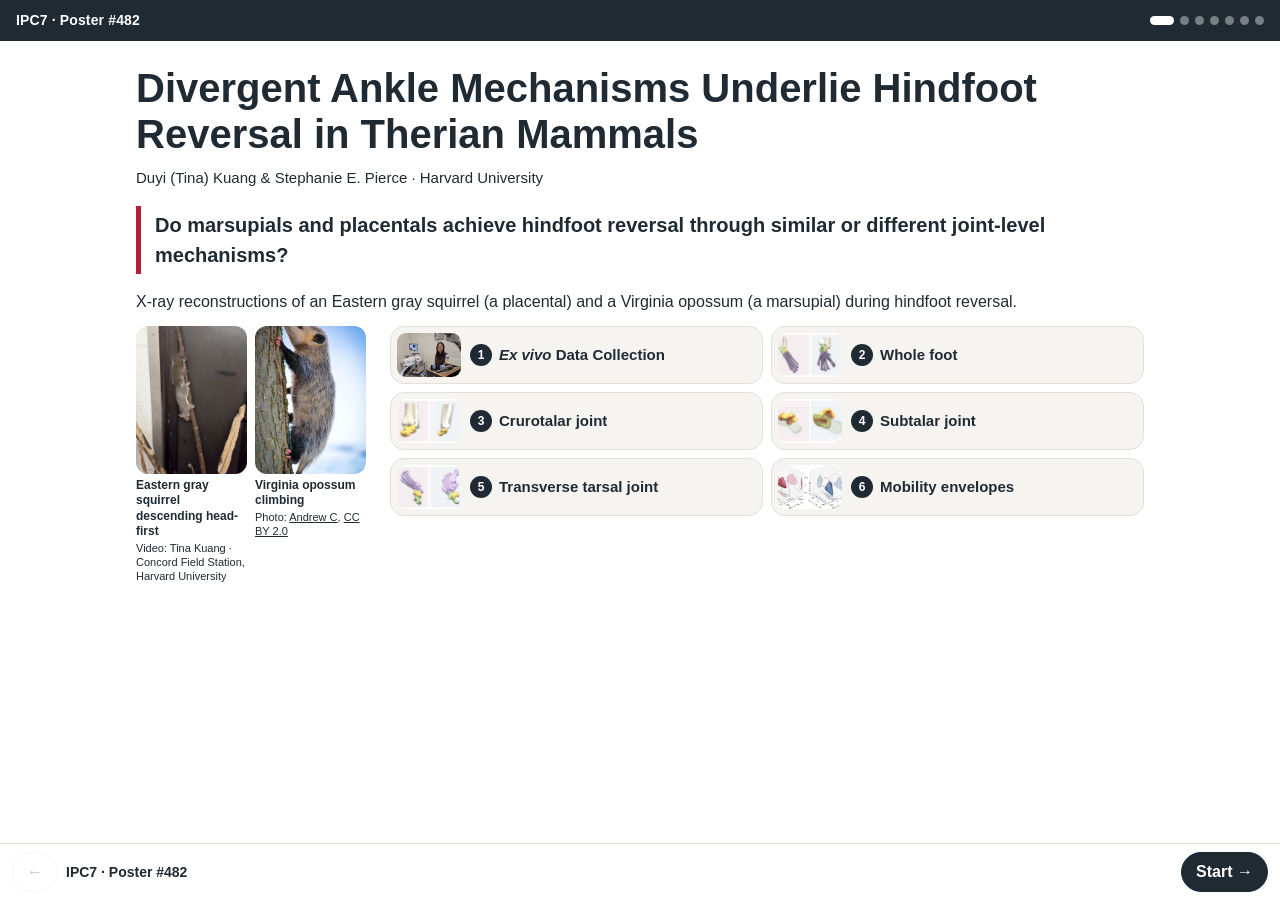
==== commit 48a24fa6: "Add files via upload" ====
--- a/index.html
+++ b/index.html
@@ -61,11 +61,19 @@
 .scrub{display:flex;align-items:center;gap:12px;margin:14px 0 4px}
 .play{flex:0 0 44px;height:44px;border-radius:99px;border:0;background:var(--ink);color:#fff;cursor:pointer;display:grid;place-items:center}
 .play svg{width:16px;height:16px;fill:#fff}
-.trk{flex:1;position:relative;height:44px;touch-action:none;cursor:pointer;outline:none}
+.trk{flex:1;position:relative;height:44px;touch-action:none;cursor:grab;outline:none}.trk:active{cursor:grabbing}
 .trk .rail{position:absolute;left:0;right:0;top:19px;height:6px;border-radius:99px;background:linear-gradient(90deg,#d8d3cb,var(--ink))}
 .trk .th{position:absolute;top:10px;width:24px;height:24px;margin-left:-12px;border-radius:99px;background:#fff;border:3px solid var(--ink);box-shadow:0 1px 4px rgba(0,0,0,.25)}
 .trk:focus-visible .th{outline:3px solid #8fb3e0;outline-offset:2px}
-.ends{display:flex;justify-content:space-between;font-size:13px;font-weight:600;margin:0 0 0 56px}
+.ends{display:flex;justify-content:space-between;align-items:center;gap:6px;font-size:13px;font-weight:600;margin:0 0 0 56px}
+/* drag prompt: a pill between the end labels + a pulsing ring on the knob, until the visitor first drags any slider */
+.hint{font-size:12.5px;font-weight:700;color:#fff;background:var(--ink);border-radius:99px;padding:4px 11px;white-space:nowrap;transition:opacity .5s}
+.hint b{display:inline-block;animation:hl 1.4s ease-in-out infinite}.hint b+b{animation-name:hr}
+@keyframes hl{50%{transform:translateX(-3px)}}@keyframes hr{50%{transform:translateX(3px)}}
+@keyframes pulse{0%{box-shadow:0 1px 4px rgba(0,0,0,.25),0 0 0 0 rgba(31,42,51,.45)}100%{box-shadow:0 1px 4px rgba(0,0,0,.25),0 0 0 13px rgba(31,42,51,0)}}
+body:not(.dragged) .trk .th{animation:pulse 1.6s ease-out infinite}
+body.dragged .hint{opacity:0;visibility:hidden}
+@media (prefers-reduced-motion:reduce){.trk .th,.hint b{animation:none!important}}
 .gap{display:flex;align-items:center;gap:8px;font-size:13px;margin:0 0 10px}.gap i{display:block;width:140px;height:10px;border-radius:3px}
 .mvid{max-width:min(100%,380px);margin:0 auto;border-radius:14px;overflow:hidden;background:#000;aspect-ratio:9/16;max-height:62dvh}
 .mvid video{display:block;width:100%;height:100%;object-fit:contain}
@@ -81,80 +89,80 @@
 .pager button:disabled{opacity:.3;cursor:default}
 .pager .nx{margin-left:auto;background:var(--ink);color:#fff;border-color:var(--ink)}
 .pager .lbl{font-weight:700;font-size:14px;overflow:hidden;white-space:nowrap;text-overflow:ellipsis}
-@media (max-width:759px){.cap{font-size:15px;line-height:1.42;margin-bottom:10px}.lh{padding:2px 7px}}
+@media (max-width:759px){.cap{font-size:15px;line-height:1.42;margin-bottom:10px}.lh{padding:2px 7px}.ends{font-size:12px;gap:4px}.hint{font-size:11.5px;padding:4px 8px}}
 @media (min-width:760px){.pair{gap:16px}.media{max-height:40dvh}.word{font-size:17px}.bar{font-size:13px}}
 @media (prefers-reduced-motion:reduce){.deck{scroll-behavior:auto}}</style></head><body>
 <header class="top"><button class="hm" data-go="home" hidden>← Home</button><b>IPC7 · Poster #482</b><nav class="dots" aria-label="Slides"><button aria-label="Home"></button><button aria-label="Ex vivo Data Collection"></button><button aria-label="Whole foot"></button><button aria-label="Crurotalar joint"></button><button aria-label="Subtalar joint"></button><button aria-label="Transverse tarsal joint"></button><button aria-label="Mobility envelopes"></button></nav></header>
 <main class="deck" id="deck"><section class="slide" id="home" data-label="IPC7 · Poster #482"><div class="in">
 <h1>Divergent Ankle Mechanisms Underlie Hindfoot Reversal in Therian Mammals</h1><p class="auth">Duyi (Tina) Kuang &amp; Stephanie E. Pierce · Harvard University</p>
 <p class="q">Do marsupials and placentals achieve hindfoot reversal through similar or different joint-level mechanisms?</p><p class="cap">X-ray reconstructions of an Eastern gray squirrel (a placental) and a Virginia opossum (a marsupial) during hindfoot reversal.</p>
-<div class="hg"><div class="life"><figure><div class="lm"><video data-src="videos/squirrel_descend.mp4?v=202611161611" poster="img/squirrel_descend.jpg?v=202611161611" muted loop playsinline preload="none" aria-label="Eastern gray squirrel descending head-first"></video></div><figcaption>Eastern gray squirrel descending head-first<small>Video: Tina Kuang · Concord Field Station, Harvard University</small></figcaption></figure><figure><div class="lm"><img src="img/opossum_climb.jpg?v=202611161611" alt="Virginia opossum climbing"></div><figcaption>Virginia opossum climbing<small>Photo: <a href="https://commons.wikimedia.org/wiki/File:Virginia_Opossum_(Didelphis_virginiana)_(16125029514).jpg">Andrew C</a>, <a href="https://creativecommons.org/licenses/by/2.0/">CC BY 2.0</a></small></figcaption></figure></div><div class="cards"><button data-go="methods"><img src="img/thumb_methods.jpg?v=202611161611" alt="" loading="lazy"><b class="n">1</b><span><i>Ex vivo</i> Data Collection</span></button><button data-go="foot"><img src="img/thumb_foot.jpg?v=202611161611" alt="" loading="lazy"><b class="n">2</b><span>Whole foot</span></button><button data-go="crj"><img src="img/thumb_crj.jpg?v=202611161611" alt="" loading="lazy"><b class="n">3</b><span>Crurotalar joint</span></button><button data-go="stj"><img src="img/thumb_stj.jpg?v=202611161611" alt="" loading="lazy"><b class="n">4</b><span>Subtalar joint</span></button><button data-go="ttj"><img src="img/thumb_ttj.jpg?v=202611161611" alt="" loading="lazy"><b class="n">5</b><span>Transverse tarsal joint</span></button><button data-go="envelopes"><img src="img/thumb_envelopes.jpg?v=202611161611" alt="" loading="lazy"><b class="n">6</b><span>Mobility envelopes</span></button></div></div></div></section><section class="slide" id="methods" data-label="&lt;i&gt;Ex vivo&lt;/i&gt; Data Collection"><div class="in">
+<div class="hg"><div class="life"><figure><div class="lm"><video data-src="videos/squirrel_descend.mp4?v=202611161624" poster="img/squirrel_descend.jpg?v=202611161624" muted loop playsinline preload="none" aria-label="Eastern gray squirrel descending head-first"></video></div><figcaption>Eastern gray squirrel descending head-first<small>Video: Tina Kuang · Concord Field Station, Harvard University</small></figcaption></figure><figure><div class="lm"><img src="img/opossum_climb.jpg?v=202611161624" alt="Virginia opossum climbing"></div><figcaption>Virginia opossum climbing<small>Photo: <a href="https://commons.wikimedia.org/wiki/File:Virginia_Opossum_(Didelphis_virginiana)_(16125029514).jpg">Andrew C</a>, <a href="https://creativecommons.org/licenses/by/2.0/">CC BY 2.0</a></small></figcaption></figure></div><div class="cards"><button data-go="methods"><img src="img/thumb_methods.jpg?v=202611161624" alt="" loading="lazy"><b class="n">1</b><span><i>Ex vivo</i> Data Collection</span></button><button data-go="foot"><img src="img/thumb_foot.jpg?v=202611161624" alt="" loading="lazy"><b class="n">2</b><span>Whole foot</span></button><button data-go="crj"><img src="img/thumb_crj.jpg?v=202611161624" alt="" loading="lazy"><b class="n">3</b><span>Crurotalar joint</span></button><button data-go="stj"><img src="img/thumb_stj.jpg?v=202611161624" alt="" loading="lazy"><b class="n">4</b><span>Subtalar joint</span></button><button data-go="ttj"><img src="img/thumb_ttj.jpg?v=202611161624" alt="" loading="lazy"><b class="n">5</b><span>Transverse tarsal joint</span></button><button data-go="envelopes"><img src="img/thumb_envelopes.jpg?v=202611161624" alt="" loading="lazy"><b class="n">6</b><span>Mobility envelopes</span></button></div></div></div></section><section class="slide" id="methods" data-label="&lt;i&gt;Ex vivo&lt;/i&gt; Data Collection"><div class="in">
 <h2><span class="chip">Methods</span><i>Ex vivo</i> Data Collection</h2><p class="cap">The foot is manipulated through its axes: flexion–extension, inversion–eversion and adduction–abduction, followed by a final set of global manipulations.</p>
-<div class="mvid"><video data-src="videos/methods_manipulation.mp4?v=202611161611" poster="img/thumb_methods.jpg?v=202611161611" muted loop playsinline preload="none"></video></div>
+<div class="mvid"><video data-src="videos/methods_manipulation.mp4?v=202611161624" poster="img/thumb_methods.jpg?v=202611161624" muted loop playsinline preload="none"></video></div>
 </div></section><section class="slide" id="foot" data-label="Whole foot" data-row="foot"><div class="in">
 <h2><span class="chip">Hindfoot reversal</span>Whole foot</h2><p class="cap">Tibia-fixed reference frame; foot rotation is calculated relative to the tibia.</p>
 <div class="pair"><figure class="pan sq" data-c="SEP120" style="margin:0">
 <div class="who"><b>Eastern gray squirrel</b><span class="lh">Left hindlimb</span></div><div class="media" style="--ar:720/960">
-<video data-c="SEP120" data-src="videos/scrub_foot_SEP120.mp4?v=202611161611" poster="img/scrub_foot_SEP120.jpg?v=202611161611" muted playsinline preload="none" disableremoteplayback></video><span class="ml a-tr">lateral<svg viewBox="-6 -6 12 12" aria-hidden="true" style="transform:rotate(0deg)"><path d="M-4.5 0H4.2M1 -3.2L4.6 0L1 3.2" fill="none" stroke="currentColor" stroke-width="1.7" stroke-linecap="round" stroke-linejoin="round"/></svg></span><span class="ml a-bl"><svg viewBox="-6 -6 12 12" aria-hidden="true" style="transform:rotate(-180deg)"><path d="M-4.5 0H4.2M1 -3.2L4.6 0L1 3.2" fill="none" stroke="currentColor" stroke-width="1.7" stroke-linecap="round" stroke-linejoin="round"/></svg>medial</span></div>
+<video data-c="SEP120" data-src="videos/scrub_foot_SEP120.mp4?v=202611161624" poster="img/scrub_foot_SEP120.jpg?v=202611161624" muted playsinline preload="none" disableremoteplayback></video></div>
 <div class="read"><span class="num">0°</span><span class="word">neutral</span></div>
 <div class="bar"><span class="hi"></span><span class="tr"><span class="ev"></span><span class="iv"></span><span class="z"></span><span class="mk"></span></span><span class="lo"></span></div>
 </figure><figure class="pan op" data-c="SEP93" style="margin:0">
 <div class="who"><b>Virginia opossum</b><span class="lh">Left hindlimb</span></div><div class="media" style="--ar:720/960">
-<video data-c="SEP93" data-src="videos/scrub_foot_SEP93.mp4?v=202611161611" poster="img/scrub_foot_SEP93.jpg?v=202611161611" muted playsinline preload="none" disableremoteplayback></video><span class="ml a-bl"><svg viewBox="-6 -6 12 12" aria-hidden="true" style="transform:rotate(180deg)"><path d="M-4.5 0H4.2M1 -3.2L4.6 0L1 3.2" fill="none" stroke="currentColor" stroke-width="1.7" stroke-linecap="round" stroke-linejoin="round"/></svg>lateral</span><span class="ml a-tr">medial<svg viewBox="-6 -6 12 12" aria-hidden="true" style="transform:rotate(-0deg)"><path d="M-4.5 0H4.2M1 -3.2L4.6 0L1 3.2" fill="none" stroke="currentColor" stroke-width="1.7" stroke-linecap="round" stroke-linejoin="round"/></svg></span></div>
-<div class="read"><span class="num">0°</span><span class="word">neutral</span></div>
-<div class="bar"><span class="hi"></span><span class="tr"><span class="ev"></span><span class="iv"></span><span class="z"></span><span class="mk"></span></span><span class="lo"></span></div>
-</figure></div>
-<div class="scrub"><button class="play" aria-label="Play"><svg viewBox="0 0 16 16" aria-hidden="true"><path d="M3 1.5v13l11-6.5z"/></svg></button>
-<div class="trk" role="slider" tabindex="0" aria-label="Turn the foot from full eversion to full inversion" aria-valuemin="0" aria-valuemax="100" aria-valuenow="0"><div class="rail"></div><div class="th"></div></div></div>
-<div class="ends"><span>Full eversion</span><span>Full inversion</span></div><p class="note"><b>Note:</b> Markers were implanted in the metatarsals but not in the remaining tarsals. The navicular, cuboid and cuneiforms are retained in the reconstructions for anatomical context and are animated rigidly with the metatarsals; intertarsal motion was not resolved.</p>
+<video data-c="SEP93" data-src="videos/scrub_foot_SEP93.mp4?v=202611161624" poster="img/scrub_foot_SEP93.jpg?v=202611161624" muted playsinline preload="none" disableremoteplayback></video></div>
+<div class="read"><span class="num">0°</span><span class="word">neutral</span></div>
+<div class="bar"><span class="hi"></span><span class="tr"><span class="ev"></span><span class="iv"></span><span class="z"></span><span class="mk"></span></span><span class="lo"></span></div>
+</figure></div>
+<div class="scrub"><button class="play" aria-label="Play"><svg viewBox="0 0 16 16" aria-hidden="true"><path d="M3 1.5v13l11-6.5z"/></svg></button>
+<div class="trk" role="slider" tabindex="0" aria-label="Turn the foot from full eversion to full inversion" aria-valuemin="0" aria-valuemax="100" aria-valuenow="0"><div class="rail"></div><div class="th"></div></div></div>
+<div class="ends"><span>Full eversion</span><span class="hint" aria-hidden="true"><b>←</b> Drag to animate <b>→</b></span><span>Full inversion</span></div><p class="note"><b>Note:</b> Markers were implanted in the metatarsals but not in the remaining tarsals. The navicular, cuboid and cuneiforms are retained in the reconstructions for anatomical context and are animated rigidly with the metatarsals; intertarsal motion was not resolved.</p>
 </div></section><section class="slide" id="crj" data-label="Crurotalar joint" data-row="CRJ"><div class="in">
 <h2><span class="chip">CRJ</span>Crurotalar joint</h2><p class="cap">Tibia-fixed reference frame; rotation of the astragalus (yellow) is calculated relative to the tibia.</p>
 <div class="pair"><figure class="pan sq" data-c="SEP120" style="margin:0">
 <div class="who"><b>Eastern gray squirrel</b><span class="lh">Left hindlimb</span></div><div class="media" style="--ar:600/1000">
-<video data-c="SEP120" data-src="videos/scrub_CRJ_SEP120.mp4?v=202611161611" poster="img/scrub_CRJ_SEP120.jpg?v=202611161611" muted playsinline preload="none" disableremoteplayback></video><span class="ml a-br">lateral<svg viewBox="-6 -6 12 12" aria-hidden="true" style="transform:rotate(-1deg)"><path d="M-4.5 0H4.2M1 -3.2L4.6 0L1 3.2" fill="none" stroke="currentColor" stroke-width="1.7" stroke-linecap="round" stroke-linejoin="round"/></svg></span><span class="ml a-tl"><svg viewBox="-6 -6 12 12" aria-hidden="true" style="transform:rotate(-181deg)"><path d="M-4.5 0H4.2M1 -3.2L4.6 0L1 3.2" fill="none" stroke="currentColor" stroke-width="1.7" stroke-linecap="round" stroke-linejoin="round"/></svg>medial</span></div>
+<video data-c="SEP120" data-src="videos/scrub_CRJ_SEP120.mp4?v=202611161624" poster="img/scrub_CRJ_SEP120.jpg?v=202611161624" muted playsinline preload="none" disableremoteplayback></video></div>
 <div class="read"><span class="num">0°</span><span class="word">neutral</span></div>
 <div class="bar"><span class="hi"></span><span class="tr"><span class="ev"></span><span class="iv"></span><span class="z"></span><span class="mk"></span></span><span class="lo"></span></div>
 </figure><figure class="pan op" data-c="SEP93" style="margin:0">
 <div class="who"><b>Virginia opossum</b><span class="lh">Left hindlimb</span></div><div class="media" style="--ar:600/1000">
-<video data-c="SEP93" data-src="videos/scrub_CRJ_SEP93.mp4?v=202611161611" poster="img/scrub_CRJ_SEP93.jpg?v=202611161611" muted playsinline preload="none" disableremoteplayback></video><span class="ml a-br">lateral<svg viewBox="-6 -6 12 12" aria-hidden="true" style="transform:rotate(0deg)"><path d="M-4.5 0H4.2M1 -3.2L4.6 0L1 3.2" fill="none" stroke="currentColor" stroke-width="1.7" stroke-linecap="round" stroke-linejoin="round"/></svg></span><span class="ml a-tl"><svg viewBox="-6 -6 12 12" aria-hidden="true" style="transform:rotate(-180deg)"><path d="M-4.5 0H4.2M1 -3.2L4.6 0L1 3.2" fill="none" stroke="currentColor" stroke-width="1.7" stroke-linecap="round" stroke-linejoin="round"/></svg>medial</span></div>
+<video data-c="SEP93" data-src="videos/scrub_CRJ_SEP93.mp4?v=202611161624" poster="img/scrub_CRJ_SEP93.jpg?v=202611161624" muted playsinline preload="none" disableremoteplayback></video></div>
 <div class="read"><span class="num">0°</span><span class="word">neutral</span></div>
 <div class="bar"><span class="hi"></span><span class="tr"><span class="ev"></span><span class="iv"></span><span class="z"></span><span class="mk"></span></span><span class="lo"></span></div><div class="extra"></div>
 </figure></div>
 <div class="scrub"><button class="play" aria-label="Play"><svg viewBox="0 0 16 16" aria-hidden="true"><path d="M3 1.5v13l11-6.5z"/></svg></button>
 <div class="trk" role="slider" tabindex="0" aria-label="Turn the foot from full eversion to full inversion" aria-valuemin="0" aria-valuemax="100" aria-valuenow="0"><div class="rail"></div><div class="th"></div></div></div>
-<div class="ends"><span>Full eversion</span><span>Full inversion</span></div>
+<div class="ends"><span>Full eversion</span><span class="hint" aria-hidden="true"><b>←</b> Drag to animate <b>→</b></span><span>Full inversion</span></div>
 </div></section><section class="slide" id="stj" data-label="Subtalar joint" data-row="STJ"><div class="in">
 <h2><span class="chip">STJ</span>Subtalar joint</h2><p class="cap">Astragalus-fixed reference frame; calcaneal rotation is calculated relative to the astragalus. The calcaneus is rendered translucent: in the squirrel the joint opens (red to yellow) during inversion, whereas in the opossum it remains apposed.</p><div class="gap"><span>facet gap</span><span>0</span><i style="background:linear-gradient(90deg,#67000D,#B91C1C,#EE6A2C,#F8B46A,#F5D27A)"></i><span>1.4 mm</span></div>
 <div class="pair"><figure class="pan sq" data-c="SEP120" style="margin:0">
 <div class="who"><b>Eastern gray squirrel</b><span class="lh">Left hindlimb</span></div><div class="media" style="--ar:960/768">
-<video data-c="SEP120" data-src="videos/scrub_STJ_SEP120.mp4?v=202611161611" poster="img/scrub_STJ_SEP120.jpg?v=202611161611" muted playsinline preload="none" disableremoteplayback></video><span class="ml a-tr">lateral<svg viewBox="-6 -6 12 12" aria-hidden="true" style="transform:rotate(-58deg)"><path d="M-4.5 0H4.2M1 -3.2L4.6 0L1 3.2" fill="none" stroke="currentColor" stroke-width="1.7" stroke-linecap="round" stroke-linejoin="round"/></svg></span><span class="ml a-bl"><svg viewBox="-6 -6 12 12" aria-hidden="true" style="transform:rotate(-238deg)"><path d="M-4.5 0H4.2M1 -3.2L4.6 0L1 3.2" fill="none" stroke="currentColor" stroke-width="1.7" stroke-linecap="round" stroke-linejoin="round"/></svg>medial</span></div>
+<video data-c="SEP120" data-src="videos/scrub_STJ_SEP120.mp4?v=202611161624" poster="img/scrub_STJ_SEP120.jpg?v=202611161624" muted playsinline preload="none" disableremoteplayback></video></div>
 <div class="read"><span class="num">0°</span><span class="word">neutral</span></div>
 <div class="bar"><span class="hi"></span><span class="tr"><span class="ev"></span><span class="iv"></span><span class="z"></span><span class="mk"></span></span><span class="lo"></span></div>
 </figure><figure class="pan op" data-c="SEP93" style="margin:0">
 <div class="who"><b>Virginia opossum</b><span class="lh">Left hindlimb</span></div><div class="media" style="--ar:960/768">
-<video data-c="SEP93" data-src="videos/scrub_STJ_SEP93.mp4?v=202611161611" poster="img/scrub_STJ_SEP93.jpg?v=202611161611" muted playsinline preload="none" disableremoteplayback></video><span class="ml a-tr">lateral<svg viewBox="-6 -6 12 12" aria-hidden="true" style="transform:rotate(-73deg)"><path d="M-4.5 0H4.2M1 -3.2L4.6 0L1 3.2" fill="none" stroke="currentColor" stroke-width="1.7" stroke-linecap="round" stroke-linejoin="round"/></svg></span><span class="ml a-bl"><svg viewBox="-6 -6 12 12" aria-hidden="true" style="transform:rotate(-253deg)"><path d="M-4.5 0H4.2M1 -3.2L4.6 0L1 3.2" fill="none" stroke="currentColor" stroke-width="1.7" stroke-linecap="round" stroke-linejoin="round"/></svg>medial</span></div>
-<div class="read"><span class="num">0°</span><span class="word">neutral</span></div>
-<div class="bar"><span class="hi"></span><span class="tr"><span class="ev"></span><span class="iv"></span><span class="z"></span><span class="mk"></span></span><span class="lo"></span></div>
-</figure></div>
-<div class="scrub"><button class="play" aria-label="Play"><svg viewBox="0 0 16 16" aria-hidden="true"><path d="M3 1.5v13l11-6.5z"/></svg></button>
-<div class="trk" role="slider" tabindex="0" aria-label="Turn the foot from full eversion to full inversion" aria-valuemin="0" aria-valuemax="100" aria-valuenow="0"><div class="rail"></div><div class="th"></div></div></div>
-<div class="ends"><span>Full eversion</span><span>Full inversion</span></div>
+<video data-c="SEP93" data-src="videos/scrub_STJ_SEP93.mp4?v=202611161624" poster="img/scrub_STJ_SEP93.jpg?v=202611161624" muted playsinline preload="none" disableremoteplayback></video></div>
+<div class="read"><span class="num">0°</span><span class="word">neutral</span></div>
+<div class="bar"><span class="hi"></span><span class="tr"><span class="ev"></span><span class="iv"></span><span class="z"></span><span class="mk"></span></span><span class="lo"></span></div>
+</figure></div>
+<div class="scrub"><button class="play" aria-label="Play"><svg viewBox="0 0 16 16" aria-hidden="true"><path d="M3 1.5v13l11-6.5z"/></svg></button>
+<div class="trk" role="slider" tabindex="0" aria-label="Turn the foot from full eversion to full inversion" aria-valuemin="0" aria-valuemax="100" aria-valuenow="0"><div class="rail"></div><div class="th"></div></div></div>
+<div class="ends"><span>Full eversion</span><span class="hint" aria-hidden="true"><b>←</b> Drag to animate <b>→</b></span><span>Full inversion</span></div>
 </div></section><section class="slide" id="ttj" data-label="Transverse tarsal joint" data-row="TTJ"><div class="in">
 <h2><span class="chip">TTJ</span>Transverse tarsal joint</h2><p class="cap">Astragalus-fixed reference frame; forefoot rotation is calculated relative to the calcaneus.</p>
 <div class="pair"><figure class="pan sq" data-c="SEP120" style="margin:0">
 <div class="who"><b>Eastern gray squirrel</b><span class="lh">Left hindlimb</span></div><div class="media" style="--ar:720/960">
-<video data-c="SEP120" data-src="videos/scrub_TTJ_SEP120.mp4?v=202611161611" poster="img/scrub_TTJ_SEP120.jpg?v=202611161611" muted playsinline preload="none" disableremoteplayback></video><span class="ml a-bl"><svg viewBox="-6 -6 12 12" aria-hidden="true" style="transform:rotate(-169deg)"><path d="M-4.5 0H4.2M1 -3.2L4.6 0L1 3.2" fill="none" stroke="currentColor" stroke-width="1.7" stroke-linecap="round" stroke-linejoin="round"/></svg>lateral</span><span class="ml a-tr">medial<svg viewBox="-6 -6 12 12" aria-hidden="true" style="transform:rotate(-349deg)"><path d="M-4.5 0H4.2M1 -3.2L4.6 0L1 3.2" fill="none" stroke="currentColor" stroke-width="1.7" stroke-linecap="round" stroke-linejoin="round"/></svg></span></div>
+<video data-c="SEP120" data-src="videos/scrub_TTJ_SEP120.mp4?v=202611161624" poster="img/scrub_TTJ_SEP120.jpg?v=202611161624" muted playsinline preload="none" disableremoteplayback></video></div>
 <div class="read"><span class="num">0°</span><span class="word">neutral</span></div>
 <div class="bar"><span class="hi"></span><span class="tr"><span class="ev"></span><span class="iv"></span><span class="z"></span><span class="mk"></span></span><span class="lo"></span></div>
 </figure><figure class="pan op" data-c="SEP93" style="margin:0">
 <div class="who"><b>Virginia opossum</b><span class="lh">Left hindlimb</span></div><div class="media" style="--ar:720/960">
-<video data-c="SEP93" data-src="videos/scrub_TTJ_SEP93.mp4?v=202611161611" poster="img/scrub_TTJ_SEP93.jpg?v=202611161611" muted playsinline preload="none" disableremoteplayback></video><span class="ml a-bl"><svg viewBox="-6 -6 12 12" aria-hidden="true" style="transform:rotate(152deg)"><path d="M-4.5 0H4.2M1 -3.2L4.6 0L1 3.2" fill="none" stroke="currentColor" stroke-width="1.7" stroke-linecap="round" stroke-linejoin="round"/></svg>lateral</span><span class="ml a-tc">medial<svg viewBox="-6 -6 12 12" aria-hidden="true" style="transform:rotate(-28deg)"><path d="M-4.5 0H4.2M1 -3.2L4.6 0L1 3.2" fill="none" stroke="currentColor" stroke-width="1.7" stroke-linecap="round" stroke-linejoin="round"/></svg></span></div>
-<div class="read"><span class="num">0°</span><span class="word">neutral</span></div>
-<div class="bar"><span class="hi"></span><span class="tr"><span class="ev"></span><span class="iv"></span><span class="z"></span><span class="mk"></span></span><span class="lo"></span></div>
-</figure></div>
-<div class="scrub"><button class="play" aria-label="Play"><svg viewBox="0 0 16 16" aria-hidden="true"><path d="M3 1.5v13l11-6.5z"/></svg></button>
-<div class="trk" role="slider" tabindex="0" aria-label="Turn the foot from full eversion to full inversion" aria-valuemin="0" aria-valuemax="100" aria-valuenow="0"><div class="rail"></div><div class="th"></div></div></div>
-<div class="ends"><span>Full eversion</span><span>Full inversion</span></div><p class="note"><b>Note:</b> Markers were implanted in the metatarsals but not in the remaining tarsals, which are retained for anatomical context and animated rigidly with the metatarsals. Transverse tarsal joint angles therefore incorporate any intertarsal motion.</p>
+<video data-c="SEP93" data-src="videos/scrub_TTJ_SEP93.mp4?v=202611161624" poster="img/scrub_TTJ_SEP93.jpg?v=202611161624" muted playsinline preload="none" disableremoteplayback></video></div>
+<div class="read"><span class="num">0°</span><span class="word">neutral</span></div>
+<div class="bar"><span class="hi"></span><span class="tr"><span class="ev"></span><span class="iv"></span><span class="z"></span><span class="mk"></span></span><span class="lo"></span></div>
+</figure></div>
+<div class="scrub"><button class="play" aria-label="Play"><svg viewBox="0 0 16 16" aria-hidden="true"><path d="M3 1.5v13l11-6.5z"/></svg></button>
+<div class="trk" role="slider" tabindex="0" aria-label="Turn the foot from full eversion to full inversion" aria-valuemin="0" aria-valuemax="100" aria-valuenow="0"><div class="rail"></div><div class="th"></div></div></div>
+<div class="ends"><span>Full eversion</span><span class="hint" aria-hidden="true"><b>←</b> Drag to animate <b>→</b></span><span>Full inversion</span></div><p class="note"><b>Note:</b> Markers were implanted in the metatarsals but not in the remaining tarsals, which are retained for anatomical context and animated rigidly with the metatarsals. Transverse tarsal joint angles therefore incorporate any intertarsal motion.</p>
 </div></section><section class="slide" id="envelopes" data-label="Mobility envelopes"><div class="in">
 <h2>Mobility envelopes</h2><p class="cap">Drag to rotate.</p>
 <div class="tabs" role="group" aria-label="Joint"><button data-r="foot" aria-pressed="true">Whole foot</button><button data-r="CRJ">Crurotalar joint</button><button data-r="STJ">Subtalar joint</button><button data-r="TTJ">Transverse tarsal joint</button></div>
@@ -216,12 +224,12 @@
   function stop(){playing=false;cancelAnimationFrame(raf);btn.innerHTML=PLAY;btn.setAttribute('aria-label','Play');}
   btn.onclick=()=>{nudge();if(playing){stop();user=true;}else{user=false;if(s>=1)dir=-1;if(s<=0)dir=1;play();}};
   const setX=e=>{const b=trk.getBoundingClientRect();s=Math.max(0,Math.min(1,(e.clientX-b.left)/b.width));draw();};
-  trk.addEventListener('pointerdown',e=>{nudge();stop();user=true;trk.setPointerCapture(e.pointerId);setX(e);trk._d=true;});
+  trk.addEventListener('pointerdown',e=>{document.body.classList.add('dragged');nudge();stop();user=true;trk.setPointerCapture(e.pointerId);setX(e);trk._d=true;});
   trk.addEventListener('pointermove',e=>{if(trk._d)setX(e);});
   ['pointerup','pointercancel'].forEach(t=>trk.addEventListener(t,()=>{trk._d=false;}));
   trk.addEventListener('keydown',e=>{const st=1/(n-1);let h=true;
     if(e.key==='ArrowRight'||e.key==='ArrowUp')s=Math.min(1,s+st);else if(e.key==='ArrowLeft'||e.key==='ArrowDown')s=Math.max(0,s-st);
-    else if(e.key==='Home')s=0;else if(e.key==='End')s=1;else h=false;if(h){e.preventDefault();stop();user=true;draw();}});
+    else if(e.key==='Home')s=0;else if(e.key==='End')s=1;else h=false;if(h){e.preventDefault();document.body.classList.add('dragged');stop();user=true;draw();}});
   draw();
   return{pre:load,on(){load();if(!user)play();else draw();},off(){stop();}};
 }
@@ -251,7 +259,7 @@
     sec.querySelectorAll('.tabs button').forEach(b=>b.setAttribute('aria-pressed',b.dataset.r===row));}
   sec.querySelectorAll('.tabs button').forEach(b=>b.onclick=()=>{row=b.dataset.r;if(ready)draw();});
   sec.querySelectorAll('.sp button').forEach(b=>b.onclick=()=>{on[b.dataset.c]=!on[b.dataset.c];b.setAttribute('aria-pressed',on[b.dataset.c]);if(ready)draw();});
-  let loading=null;const ld=()=>loading||(loading=add('assets/plotly-gl3d.min.js').then(()=>add('assets/hulls.js'+(location.protocol.startsWith('http')?'?v=202611161611':''))).then(()=>{ready=true;}));
+  let loading=null;const ld=()=>loading||(loading=add('assets/plotly-gl3d.min.js').then(()=>add('assets/hulls.js'+(location.protocol.startsWith('http')?'?v=202611161624':''))).then(()=>{ready=true;}));
   return{pre:ld,on(){ld().then(()=>{draw();Plotly.Plots.resize('plot');});},off(){}};}
 slides.forEach(s=>{if(s.dataset.row)s._ctl=Joint(s);else if(s.id==='methods'||s.id==='home')s._ctl=Clip(s);else if(s.id==='envelopes')s._ctl=Env(s);});
 const start=Math.max(0,slides.findIndex(s=>'#'+s.id===location.hash));
